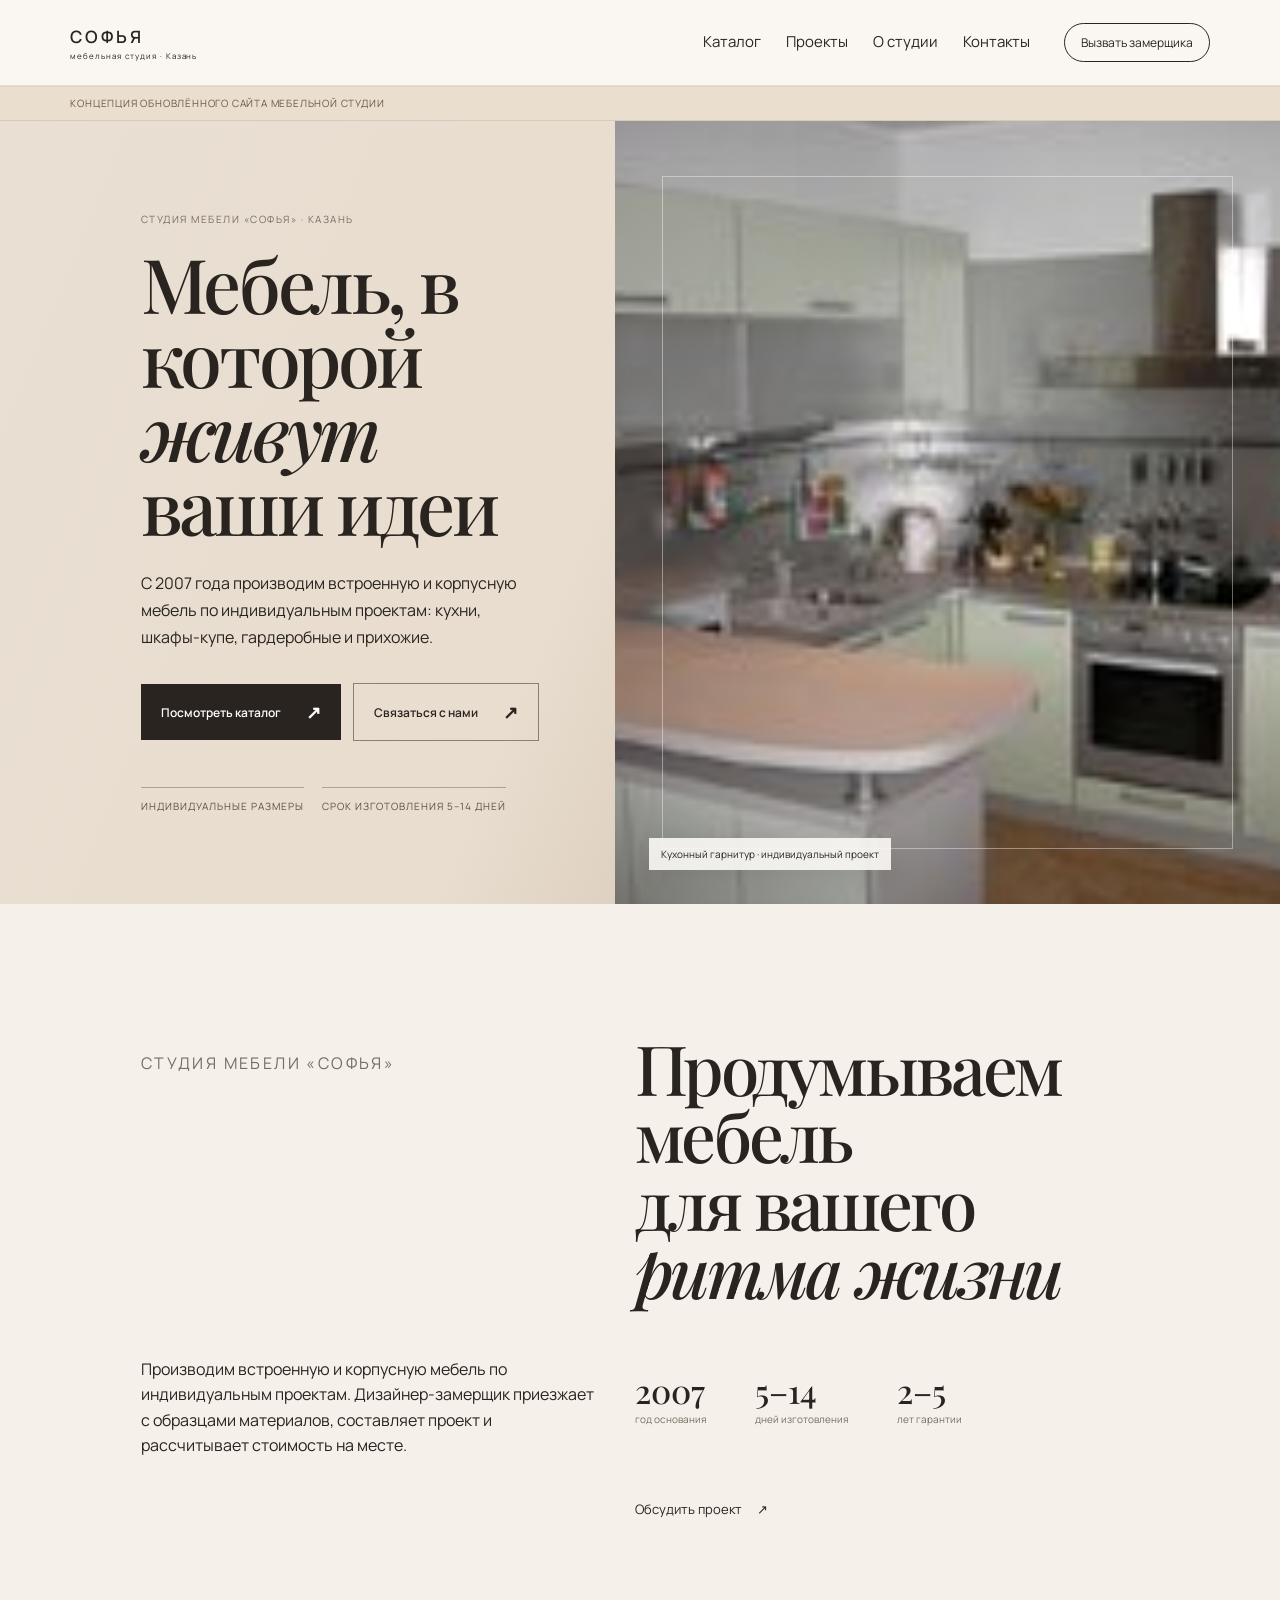
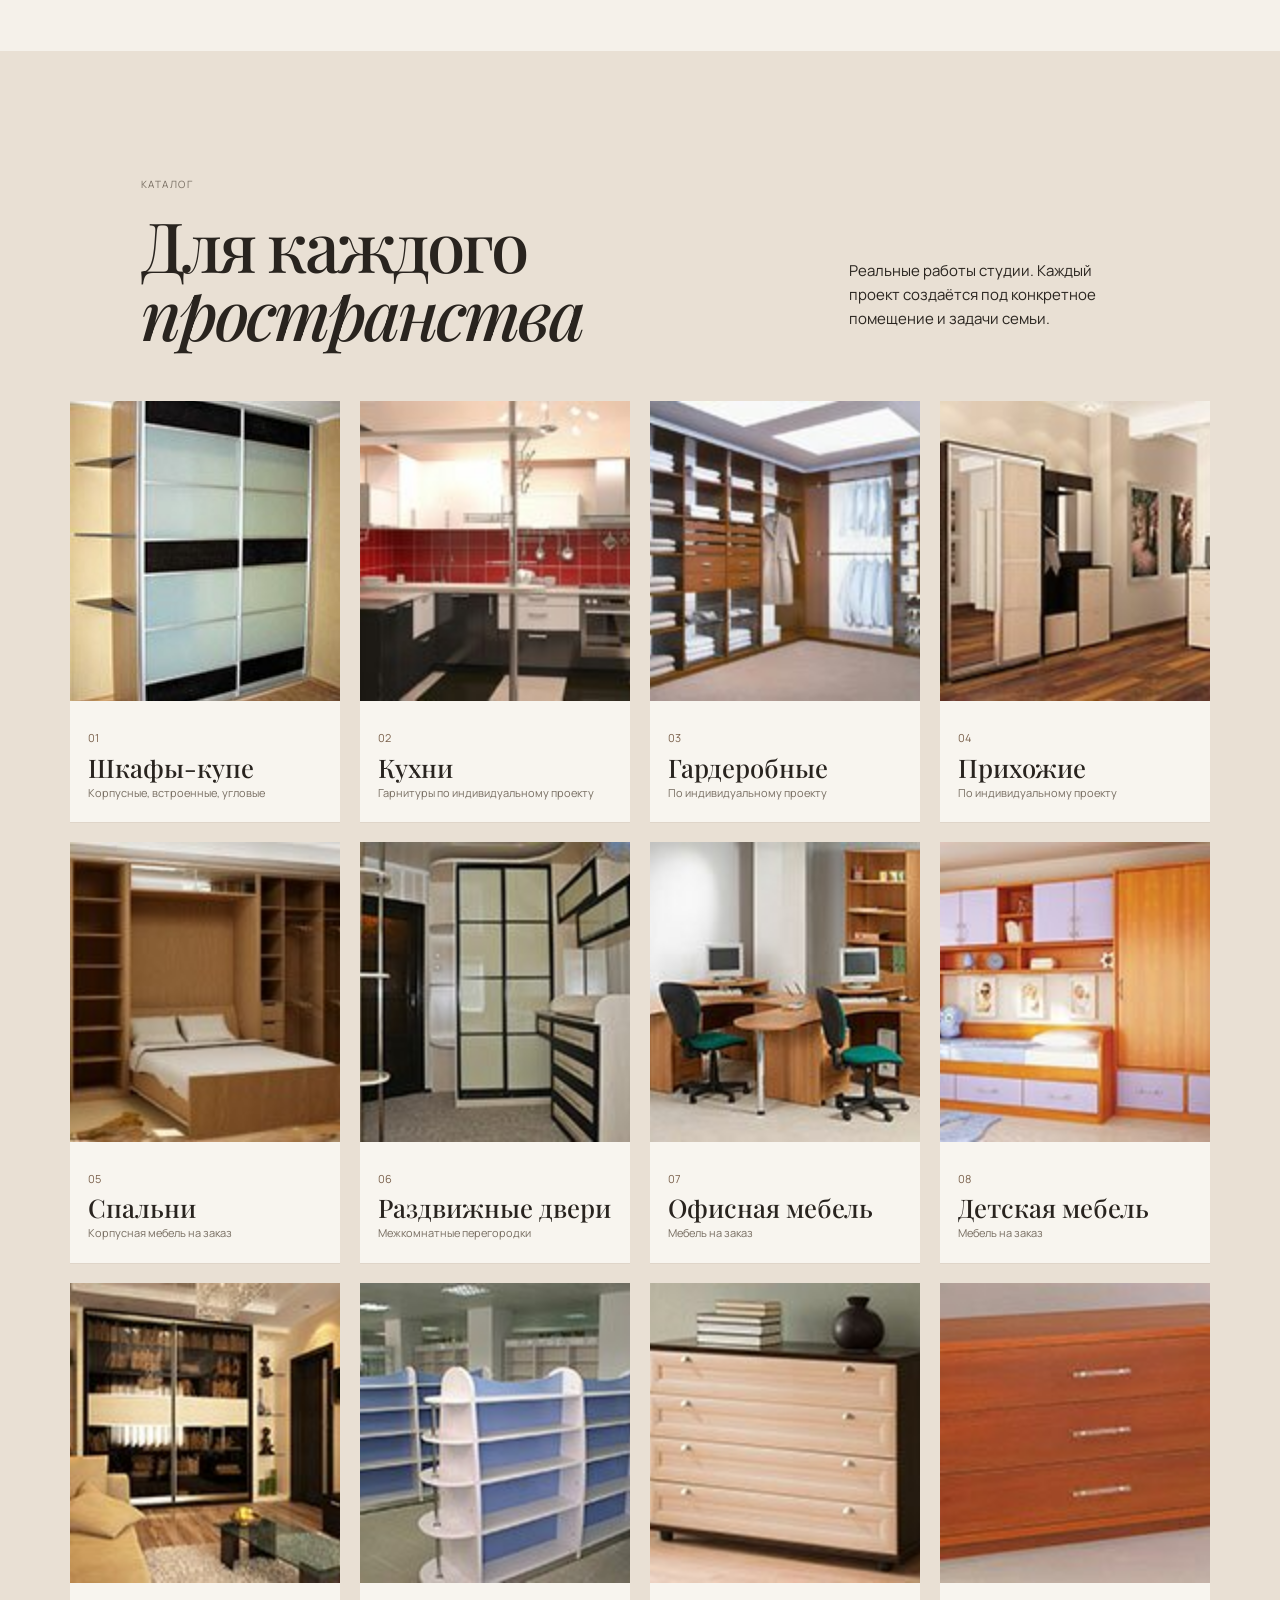
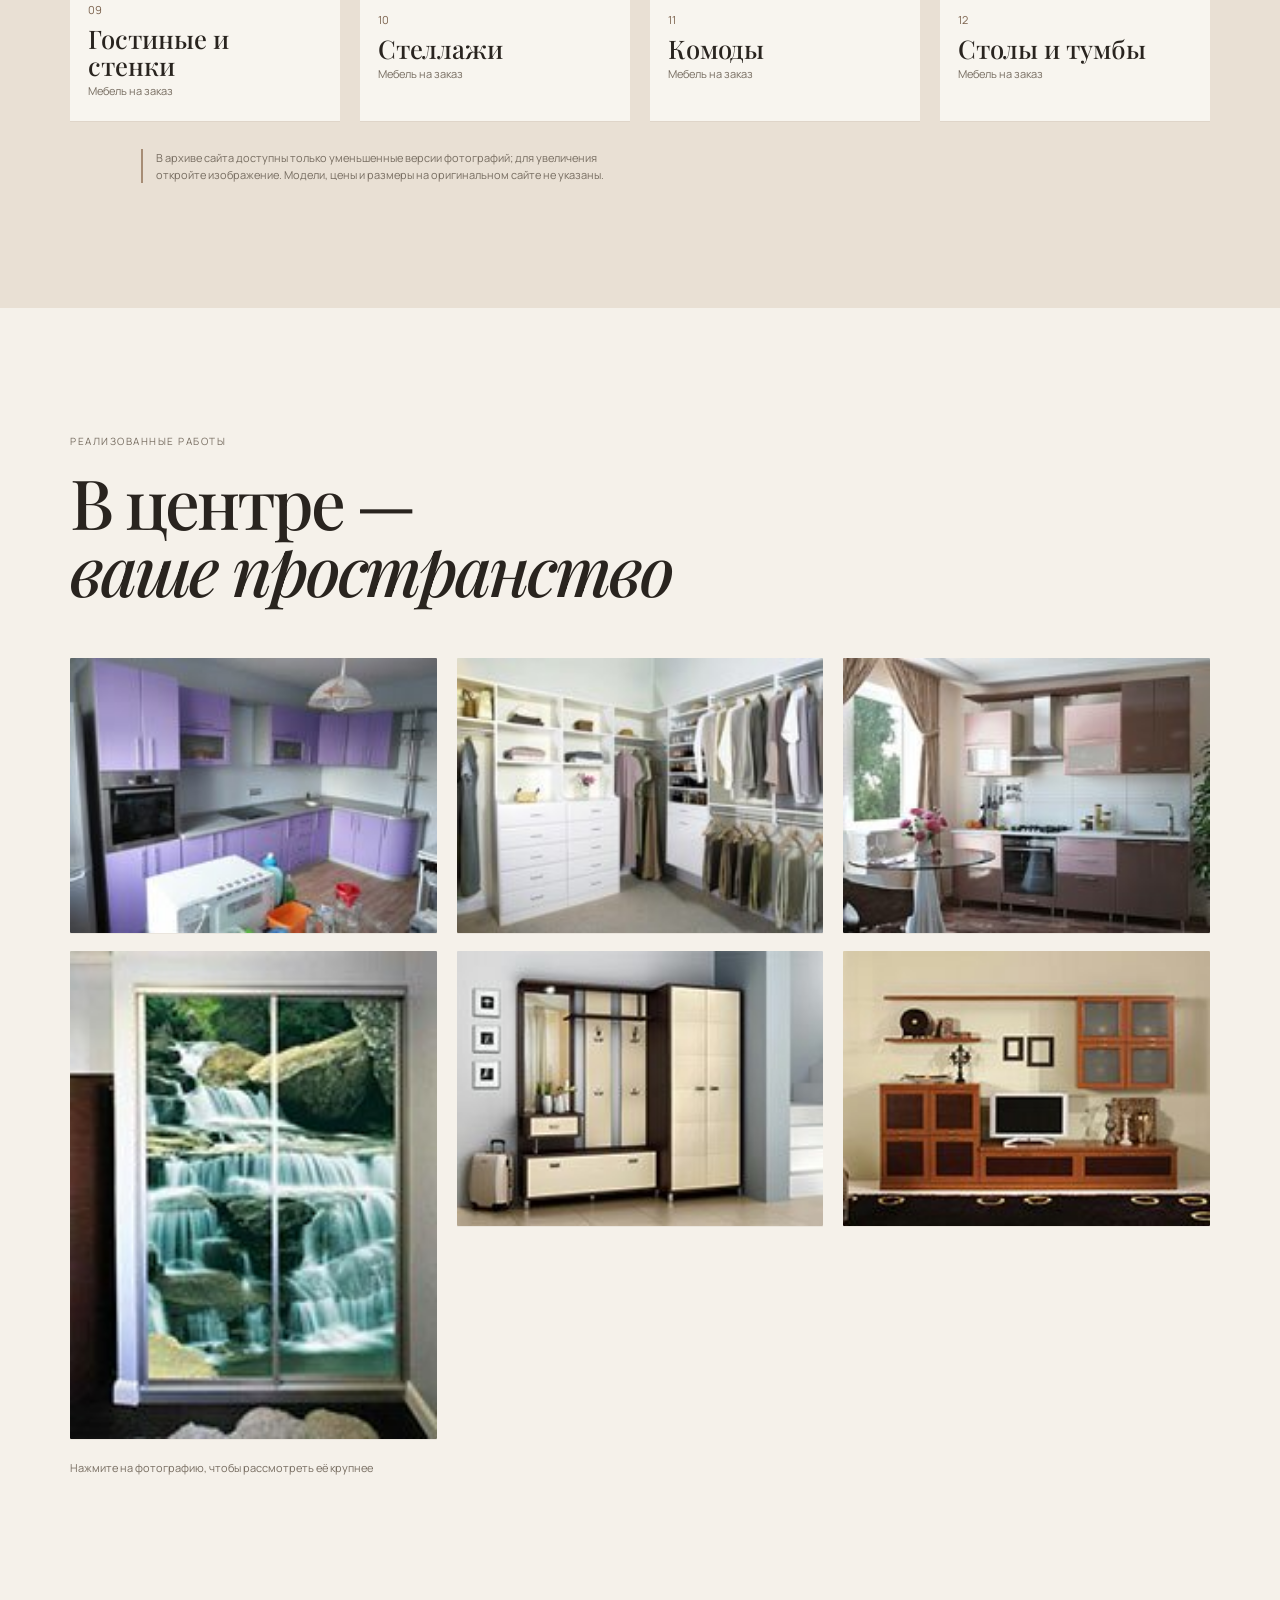
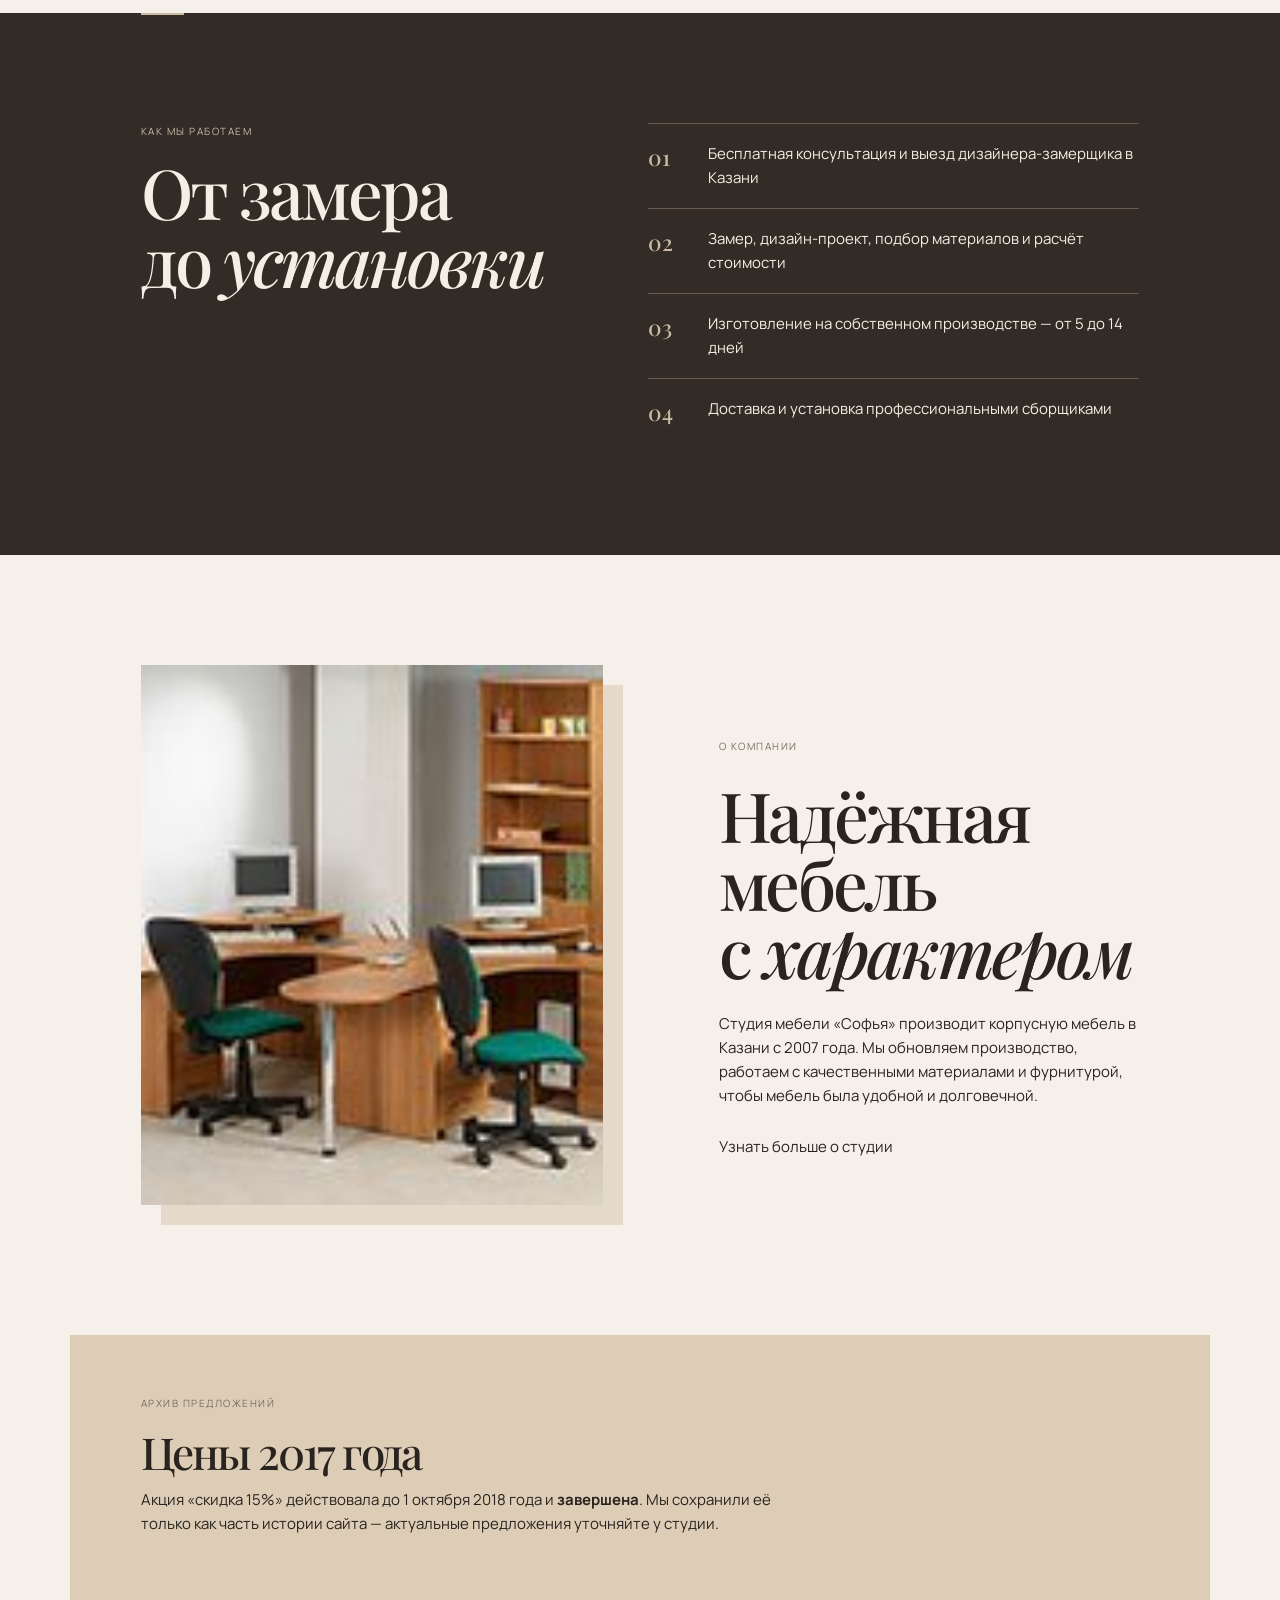
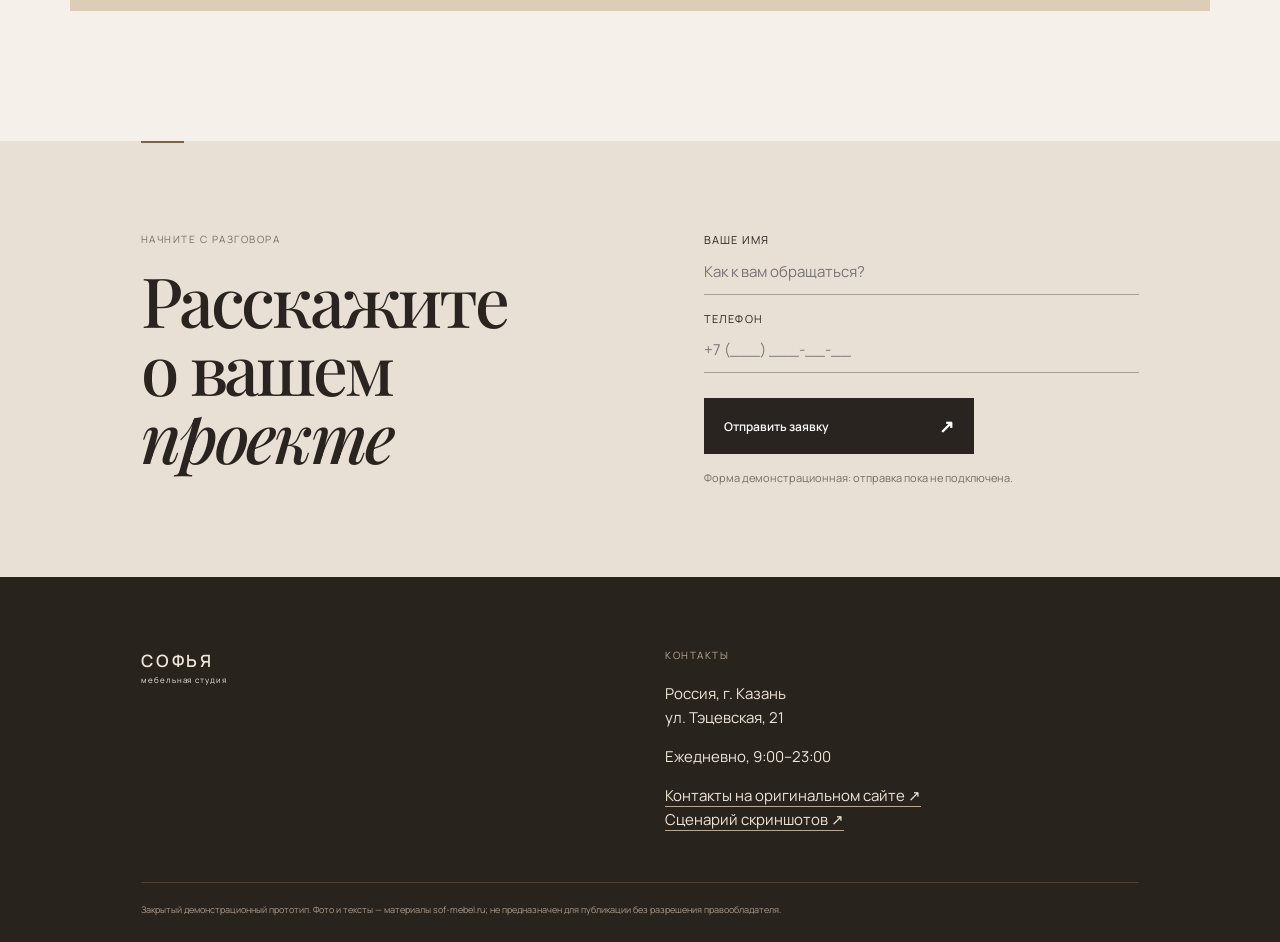
==== index.html @ a5b6deab "Upload Sofya redesign website" ====
<!doctype html>
<html lang="ru"><head><meta charset="utf-8"><meta name="viewport" content="width=device-width,initial-scale=1"><title>Софья — мебель на заказ в Казани</title><meta name="description" content="Закрытый демонстрационный редизайн студии мебели Софья."><link rel="stylesheet" href="styles.css"><link rel="stylesheet" href="enhancements.css"><link rel="stylesheet" href="final-polish.css"><link rel="stylesheet" href="presentation.css"></head>
<body>
<header><a class="brand" href="#top">СОФЬЯ <small>мебельная студия · Казань</small></a><button class="menu" aria-label="Открыть меню">Меню</button><nav><a href="#catalog">Каталог</a><a href="#projects">Проекты</a><a href="#about">О студии</a><a href="#contacts">Контакты</a></nav><a class="pill" href="#request">Вызвать замерщика</a></header><aside class="demo-notice" aria-label="Статус сайта">Концепция обновлённого сайта мебельной студии</aside>
<main id="top"><section class="hero"><div class="hero-copy"><p class="eyebrow">Студия мебели «Софья» · Казань</p><h1>Мебель, в которой<br><i>живут</i> ваши идеи</h1><p class="lead">С 2007 года производим встроенную и корпусную мебель по индивидуальным проектам: кухни, шкафы‑купе, гардеробные и прихожие.</p><div class="actions"><a class="button" href="#catalog">Посмотреть каталог <span>↗</span></a><a class="button button-quiet" href="#contacts">Связаться с нами <span>↗</span></a></div><div class="hero-proof"><span>Индивидуальные размеры</span><span>Срок изготовления 5–14 дней</span></div></div><figure><img src="assets/images/products/kitchen-kuh001.jpg" alt="Кухня студии Софья"><figcaption>Кухонный гарнитур · индивидуальный проект</figcaption></figure></section>
<section class="intro"><p class="eyebrow">Студия мебели «Софья»</p><h2>Продумываем мебель<br>для вашего <i>ритма жизни</i></h2><p>Производим встроенную и корпусную мебель по индивидуальным проектам. Дизайнер-замерщик приезжает с образцами материалов, составляет проект и рассчитывает стоимость на месте.</p><div class="stats"><b>2007 <small>год основания</small></b><b>5–14 <small>дней изготовления</small></b><b>2–5 <small>лет гарантии</small></b></div><a class="intro-cta text-link" href="#request">Обсудить проект <span>↗</span></a></section>
<section id="catalog" class="catalog"><div class="section-head"><div><p class="eyebrow">Каталог</p><h2>Для каждого<br><i>пространства</i></h2></div><p>Реальные работы студии. Каждый проект создаётся под конкретное помещение и задачи семьи.</p></div><div class="cards"><article data-image="assets/images/products/wardrobe-cupe072.jpg"><img src="assets/images/products/wardrobe-cupe072.jpg" alt="Шкаф-купе"><div><span>01</span><h3>Шкафы‑купе</h3><p>Корпусные, встроенные, угловые</p></div></article><article data-image="assets/images/products/kitchen-kuh002.jpg"><img src="assets/images/products/kitchen-kuh002.jpg" alt="Кухонный гарнитур"><div><span>02</span><h3>Кухни</h3><p>Гарнитуры по индивидуальному проекту</p></div></article><article data-image="assets/images/products/dressing-gard001.jpg"><img src="assets/images/products/dressing-gard001.jpg" alt="Гардеробная"><div><span>03</span><h3>Гардеробные</h3><p>По индивидуальному проекту</p></div></article><article data-image="assets/images/products/hallway-prih012.jpg"><img src="assets/images/products/hallway-prih012.jpg" alt="Прихожая"><div><span>04</span><h3>Прихожие</h3><p>По индивидуальному проекту</p></div></article><article data-image="assets/images/projects/bedroom-zak022.jpg"><img src="assets/images/projects/bedroom-zak022.jpg" alt="Спальня"><div><span>05</span><h3>Спальни</h3><p>Корпусная мебель на заказ</p></div></article><article data-image="assets/images/projects/sliding-doors-zak030.jpg"><img src="assets/images/projects/sliding-doors-zak030.jpg" alt="Раздвижные двери и перегородки"><div><span>06</span><h3>Раздвижные двери</h3><p>Межкомнатные перегородки</p></div></article><article data-image="assets/images/projects/office-ofis034.jpg"><img src="assets/images/projects/office-ofis034.jpg" alt="Офисная мебель"><div><span>07</span><h3>Офисная мебель</h3><p>Мебель на заказ</p></div></article><article data-image="assets/images/projects/childrens-zak019.jpg"><img src="assets/images/projects/childrens-zak019.jpg" alt="Детская мебель"><div><span>08</span><h3>Детская мебель</h3><p>Мебель на заказ</p></div></article><article data-image="assets/images/projects/living-wall-zak004.jpg"><img src="assets/images/projects/living-wall-zak004.jpg" alt="Гостиная и стенка"><div><span>09</span><h3>Гостиные и стенки</h3><p>Мебель на заказ</p></div></article><article data-image="assets/images/projects/shelving-zak021.jpg"><img src="assets/images/projects/shelving-zak021.jpg" alt="Стеллаж"><div><span>10</span><h3>Стеллажи</h3><p>Мебель на заказ</p></div></article><article data-image="assets/images/projects/chest-zak008.jpg"><img src="assets/images/projects/chest-zak008.jpg" alt="Комод"><div><span>11</span><h3>Комоды</h3><p>Мебель на заказ</p></div></article><article data-image="assets/images/projects/table-cabinet-zak024.jpg"><img src="assets/images/projects/table-cabinet-zak024.jpg" alt="Столы и тумбы"><div><span>12</span><h3>Столы и тумбы</h3><p>Мебель на заказ</p></div></article></div><p class="catalog-note">В архиве сайта доступны только уменьшенные версии фотографий; для увеличения откройте изображение. Модели, цены и размеры на оригинальном сайте не указаны.</p></section>
<section id="projects" class="projects"><p class="eyebrow">Реализованные работы</p><h2>В центре —<br><i>ваше пространство</i></h2><div class="masonry"><img src="assets/images/products/kitchen-kuh004.jpg" alt="Реализованный кухонный проект"><img src="assets/images/products/wardrobe-cupe073.jpg" alt="Реализованный шкаф-купе"><img src="assets/images/products/dressing-gard002.jpg" alt="Реализованная гардеробная"><img src="assets/images/products/hallway-prih013.jpg" alt="Реализованная прихожая"><img src="assets/images/products/kitchen-kuh009.jpg" alt="Кухня студии Софья"><img src="assets/images/interiors/02f5cd6f47b9f60f.jpg" alt="Интерьер с мебелью Софья"></div><p class="hint">Нажмите на фотографию, чтобы рассмотреть её крупнее</p></section>
<section class="process"><div><p class="eyebrow">Как мы работаем</p><h2>От замера<br>до <i>установки</i></h2></div><ol><li><b>01</b><span>Бесплатная консультация и выезд дизайнера-замерщика в Казани</span></li><li><b>02</b><span>Замер, дизайн-проект, подбор материалов и расчёт стоимости</span></li><li><b>03</b><span>Изготовление на собственном производстве — от 5 до 14 дней</span></li><li><b>04</b><span>Доставка и установка профессиональными сборщиками</span></li></ol></section>
<section id="about" class="about"><img src="assets/images/projects/007207497b61dbdc.jpg" alt="Мебель студии Софья"><div><p class="eyebrow">О компании</p><h2>Надёжная мебель<br>с <i>характером</i></h2><p>Студия мебели «Софья» производит корпусную мебель в Казани с 2007 года. Мы обновляем производство, работаем с качественными материалами и фурнитурой, чтобы мебель была удобной и долговечной.</p><a class="text-link" href="#contacts">Узнать больше о студии</a></div></section>
<section class="archive"><p class="eyebrow">Архив предложений</p><h2>Цены 2017 года</h2><p>Акция «скидка 15%» действовала до 1 октября 2018 года и <b>завершена</b>. Мы сохранили её только как часть истории сайта — актуальные предложения уточняйте у студии.</p></section>
<section id="request" class="request"><div><p class="eyebrow">Начните с разговора</p><h2>Расскажите<br>о вашем <i>проекте</i></h2></div><form><label>Ваше имя<input required placeholder="Как к вам обращаться?"></label><label>Телефон<input type="tel" required placeholder="+7 (___) ___-__-__"></label><button class="button" type="submit">Отправить заявку <span>↗</span></button><p class="form-note" aria-live="polite">Форма демонстрационная: отправка пока не подключена.</p></form></section>
</main><footer id="contacts"><div class="brand">СОФЬЯ <small>мебельная студия</small></div><div><p class="eyebrow">Контакты</p><p>Россия, г. Казань<br>ул. Тэцевская, 21</p><p>Ежедневно, 9:00–23:00</p><a href="https://sof-mebel.ru/o-kompanii/kontakty" target="_blank" rel="noreferrer">Контакты на оригинальном сайте ↗</a><br><a href="screenshots.html">Сценарий скриншотов ↗</a></div><small>Закрытый демонстрационный прототип. Фото и тексты — материалы sof-mebel.ru; не предназначен для публикации без разрешения правообладателя.</small></footer><dialog><button aria-label="Закрыть">×</button><img alt="Увеличенное фото"></dialog><script src="script.js"></script></body></html>
---- styles.css ----
@import url('https://fonts.googleapis.com/css2?family=Manrope:wght@400;500;600&family=Playfair+Display:ital,wght@0,500;0,600;1,500;1,600&display=swap');
:root{--ink:#29241f;--cream:#f5f1ea;--sand:#dfd2c0;--brown:#7b624d;--line:#d9cfbf}*{box-sizing:border-box}html{scroll-behavior:smooth}body{margin:0;background:var(--cream);color:var(--ink);font:15px/1.6 Manrope,Arial,sans-serif}header{height:86px;display:flex;align-items:center;gap:34px;padding:0 5.5vw;border-bottom:1px solid #e7ded1;background:#faf8f4;position:sticky;top:0;z-index:2}.brand{letter-spacing:.17em;font-weight:600;font-size:17px;white-space:nowrap}.brand small{display:block;font-size:8px;letter-spacing:.12em;font-weight:400}nav{display:flex;gap:25px;margin-left:auto}a{color:inherit;text-decoration:none}nav a,.text-link{border-bottom:1px solid transparent}.text-link:hover,nav a:hover{border-color:var(--ink)}.pill{border:1px solid var(--ink);border-radius:30px;padding:9px 16px;font-size:12px}.menu{display:none}.hero{display:grid;grid-template-columns:1fr 1.08fr;min-height:calc(100vh - 86px);background:#e7dfd4}.hero-copy{align-self:center;padding:8vw 4vw 8vw 11vw}.eyebrow{text-transform:uppercase;letter-spacing:.15em;font-size:10px;margin:0 0 19px;color:#776d61}.hero h1,h2{font:500 clamp(44px,5.4vw,82px)/.98 'Playfair Display',serif;letter-spacing:-.045em;margin:0}i{font-weight:500}.lead{max-width:430px;margin:28px 0;font-size:16px}.actions{display:flex;align-items:center;gap:26px}.button{font:600 12px Manrope;background:var(--ink);color:#fff;border:0;padding:16px 20px;cursor:pointer}.button span{margin-left:25px;font-size:18px}.hero figure{margin:0;position:relative;min-height:560px;overflow:hidden}.hero figure img{width:100%;height:100%;object-fit:cover;display:block}.hero figcaption{position:absolute;bottom:25px;left:25px;background:#faf8f4e8;padding:8px 12px;font-size:10px}.intro{padding:130px 11vw;display:grid;grid-template-columns:1fr 1.1fr;gap:35px}.intro>p{max-width:475px;margin:17px 0 0;font-size:16px}.stats{grid-column:2;display:flex;gap:48px;margin-top:28px}.stats b{font:500 33px 'Playfair Display'}.stats small{display:block;font:10px Manrope;color:#776d61}.catalog,.projects{padding:105px 5.5vw}.catalog{background:#e9e0d4}.section-head{display:flex;justify-content:space-between;align-items:end;margin:0 5.5vw 55px}.section-head>p{max-width:290px}.cards{display:grid;grid-template-columns:repeat(4,1fr);gap:17px}.cards article{background:#f8f5ef;cursor:zoom-in;transition:transform .3s}.cards article:hover{transform:translateY(-8px)}.cards img{width:100%;aspect-ratio:.8;object-fit:cover;display:block}.cards div{padding:18px}.cards span{color:var(--brown);font-size:11px}.cards h3{font:500 28px 'Playfair Display';margin:7px 0 0}.cards p{font-size:11px;margin:3px 0;color:#776d61}.projects h2{margin-bottom:55px}.masonry{columns:3;gap:18px}.masonry img{width:100%;display:block;margin:0 0 18px;cursor:zoom-in;transition:filter .2s}.masonry img:hover{filter:brightness(.86)}.hint{font-size:11px;color:#776d61}.process{background:#332b25;color:#f5eee4;padding:110px 11vw;display:grid;grid-template-columns:1fr 1.1fr;gap:60px}.process .eyebrow{color:#cabaa7}.process ol{list-style:none;margin:0;padding:0}.process li{display:grid;grid-template-columns:60px 1fr;border-top:1px solid #66594d;padding:18px 0;font-size:15px}.process b{font:500 22px 'Playfair Display';color:#cbbba5}.about{padding:110px 11vw;display:grid;grid-template-columns:1.1fr 1fr;gap:9vw;align-items:center}.about img{width:100%;height:540px;object-fit:cover}.about p{max-width:430px;margin:27px 0}.archive{margin:0 5.5vw;padding:60px 5.5vw;background:#ddcdb6}.archive h2{font-size:44px}.archive p:last-child{max-width:650px}.request{margin-top:110px;padding:90px 11vw;background:#e9e0d5;display:grid;grid-template-columns:1fr 1fr;gap:10vw}.request form{display:grid;gap:15px}.request label{font-size:11px;text-transform:uppercase;letter-spacing:.1em}.request input{display:block;width:100%;border:0;border-bottom:1px solid #a99d8e;padding:12px 0;background:transparent;font:15px Manrope;outline:0}.request .button{justify-self:start;margin-top:10px}.form-note{margin:0;color:#776d61;font-size:11px}footer{background:#29231e;color:#eee5d8;padding:70px 11vw 25px;display:grid;grid-template-columns:1fr 1fr;gap:50px}footer .eyebrow{color:#b9a896}footer a{border-bottom:1px solid #b9a896}footer>small{grid-column:1/-1;color:#aa9b8a;font-size:9px;border-top:1px solid #4d4137;padding-top:20px}dialog{border:0;background:#241f1ae8;padding:50px;max-width:95vw;max-height:95vh}dialog::backdrop{background:#000b}dialog img{max-height:78vh;max-width:83vw;display:block}dialog button{position:absolute;right:13px;top:7px;border:0;background:transparent;color:white;font-size:28px;cursor:pointer}@media(max-width:800px){header{height:67px;padding:0 5vw}.menu{display:block;margin-left:auto;border:0;background:none;font:12px Manrope}header nav{display:none;position:absolute;top:67px;left:0;right:0;padding:22px 5vw;background:#faf8f4;flex-direction:column;gap:15px;border-bottom:1px solid var(--line)}header nav.open{display:flex}.pill{display:none}.hero{grid-template-columns:1fr}.hero-copy{padding:70px 8vw 50px}.hero figure{min-height:430px}.intro,.process,.about,.request{grid-template-columns:1fr;padding:80px 8vw;gap:35px}.stats{grid-column:auto;gap:22px}.stats b{font-size:25px}.section-head{display:block;margin:0 3vw 35px}.cards{grid-template-columns:1fr 1fr}.catalog,.projects{padding:75px 5vw}.masonry{columns:2;gap:10px}.masonry img{margin-bottom:10px}.about img{height:380px;grid-row:2}.archive{margin:0;padding:50px 8vw}.request{margin-top:75px}footer{grid-template-columns:1fr;padding:60px 8vw 25px;gap:30px}.hero h1,h2{font-size:47px}}
---- enhancements.css ----
/* Точечные улучшения: сохраняют исходную визуальную систему. */
.hero figure{min-height:440px;max-height:520px}
.cards{grid-template-columns:repeat(4,minmax(0,1fr))}
.cards img{aspect-ratio:.9}
.catalog-note{max-width:500px;margin:28px 5.5vw 0;font-size:11px;color:#776d61}
@media(max-width:800px){.hero figure{min-height:360px;max-height:420px}.cards{grid-template-columns:1fr 1fr}.catalog-note{margin-left:3vw}}
---- final-polish.css ----
/* Финальная визуальная настройка v2: только существующая палитра и локальные материалы. */
body{overflow-x:hidden}.demo-notice{padding:9px 5.5vw;background:#eadfce;color:#6c5745;font-size:10px;letter-spacing:.08em;text-transform:uppercase;border-bottom:1px solid rgba(123,98,77,.17)}header{backdrop-filter:blur(14px);background:rgba(250,248,244,.92);box-shadow:0 1px 0 rgba(69,51,35,.05)}.hero{min-height:min(760px,calc(100vh - 86px));position:relative;background:linear-gradient(112deg,#e9dfd2 0%,#e8ddcf 47%,#bca58d 100%)}.hero-copy{position:relative;z-index:1;padding-top:7vw;padding-bottom:7vw}.hero h1{font-size:clamp(48px,5.9vw,88px);max-width:650px}.hero .lead{font-size:16px;line-height:1.7;max-width:485px}.hero figure{min-height:0;max-height:none;isolation:isolate}.hero figure:before{content:"";position:absolute;inset:0;z-index:1;background:linear-gradient(90deg,rgba(42,34,27,.16),transparent 45%),linear-gradient(0deg,rgba(34,27,21,.38),transparent 34%)}.hero figure:after{content:"";position:absolute;inset:7% 7%;z-index:2;border:1px solid rgba(255,255,255,.4);pointer-events:none}.hero figure img{filter:saturate(.82) contrast(1.04);transform:scale(1.035);transition:transform 1.2s ease}.hero:hover figure img{transform:scale(1.07)}.hero figcaption{z-index:3;bottom:34px;left:34px;color:#29241f;box-shadow:0 8px 24px rgba(37,27,18,.13)}.actions{gap:12px;flex-wrap:wrap;margin-top:32px}.button{min-height:52px;display:inline-flex;align-items:center;justify-content:space-between;transition:transform .25s ease,background .25s ease,box-shadow .25s ease}.button:hover{transform:translateY(-2px);box-shadow:0 10px 20px rgba(45,32,20,.2)}.button-quiet{background:transparent;color:var(--ink);border:1px solid rgba(41,36,31,.5)}.button-quiet:hover{background:#f8f3ec}.hero-proof{display:flex;gap:18px;flex-wrap:wrap;margin-top:46px;font-size:10px;text-transform:uppercase;letter-spacing:.1em;color:#5d5044}.hero-proof span{padding-top:10px;border-top:1px solid rgba(70,56,42,.35)}.intro-cta{grid-column:2;justify-self:start;margin-top:5px;font-size:13px}.intro-cta span{margin-left:12px}.catalog{padding-top:125px;padding-bottom:125px}.cards{gap:20px}.cards article{overflow:hidden;box-shadow:0 1px 0 rgba(66,46,28,.06)}.cards img{transition:transform .55s cubic-bezier(.2,.7,.2,1),filter .35s ease}.cards article:hover img{transform:scale(1.055);filter:saturate(.85)}.cards h3{font-size:clamp(22px,2vw,28px);line-height:1.05}.cards div{min-height:121px;display:flex;flex-direction:column;justify-content:flex-end}.catalog-note{border-left:2px solid #a78d75;padding-left:13px;line-height:1.55}.projects{padding-top:125px;padding-bottom:125px}.masonry{column-gap:20px}.masonry img{border-radius:1px;box-shadow:0 1px 0 rgba(60,44,28,.06);transition:transform .35s ease,filter .35s ease,box-shadow .35s ease}.masonry img:hover{filter:brightness(.94) saturate(.8);transform:translateY(-3px);box-shadow:0 18px 30px rgba(57,41,25,.14)}.hint{margin-top:20px}.process,.request{position:relative}.process:before,.request:before{content:"";position:absolute;top:0;left:11vw;width:43px;height:2px;background:#cbbba5}.request:before{background:#7b624d}.about img{box-shadow:20px 20px 0 #e5d9ca}.archive{margin-top:20px}.request{margin-top:130px}.request .button{width:100%;max-width:270px}.request form{align-content:start}dialog{border-radius:2px;box-shadow:0 30px 90px #0008}dialog button{z-index:2}@media(max-width:800px){.demo-notice{padding:8px 7vw;font-size:8px}header{gap:14px}.hero{min-height:auto}.hero-copy{padding:62px 7vw 38px}.hero h1{font-size:clamp(43px,12vw,58px)}.hero .lead{font-size:14px;margin:22px 0}.hero figure{min-height:320px;max-height:390px}.hero figure:after{inset:5%}.hero figcaption{bottom:17px;left:17px}.actions{display:grid;grid-template-columns:1fr;margin-top:26px}.actions .button{width:100%}.hero-proof{margin-top:30px;gap:9px;display:grid;grid-template-columns:1fr 1fr;font-size:8px}.intro-cta{grid-column:auto;margin-top:0}.catalog,.projects{padding-top:82px;padding-bottom:82px}.cards{gap:12px}.cards div{min-height:101px;padding:14px}.cards h3{font-size:21px}.cards p{font-size:10px}.masonry{columns:2;column-gap:12px}.masonry img{margin-bottom:12px}.about img{box-shadow:10px 10px 0 #e5d9ca}.request{margin-top:80px}.request .button{max-width:none}.process:before,.request:before{left:8vw}}@media(max-width:420px){.cards{grid-template-columns:1fr}.cards img{aspect-ratio:1.25}.hero-proof{grid-template-columns:1fr}.catalog-note{margin-right:3vw}}
---- presentation.css ----
/* Демо-маркировка остаётся в кадре при просмотре разделов. */
.demo-notice{position:sticky;top:86px;z-index:1}
@media(max-width:800px){.demo-notice{top:67px}}
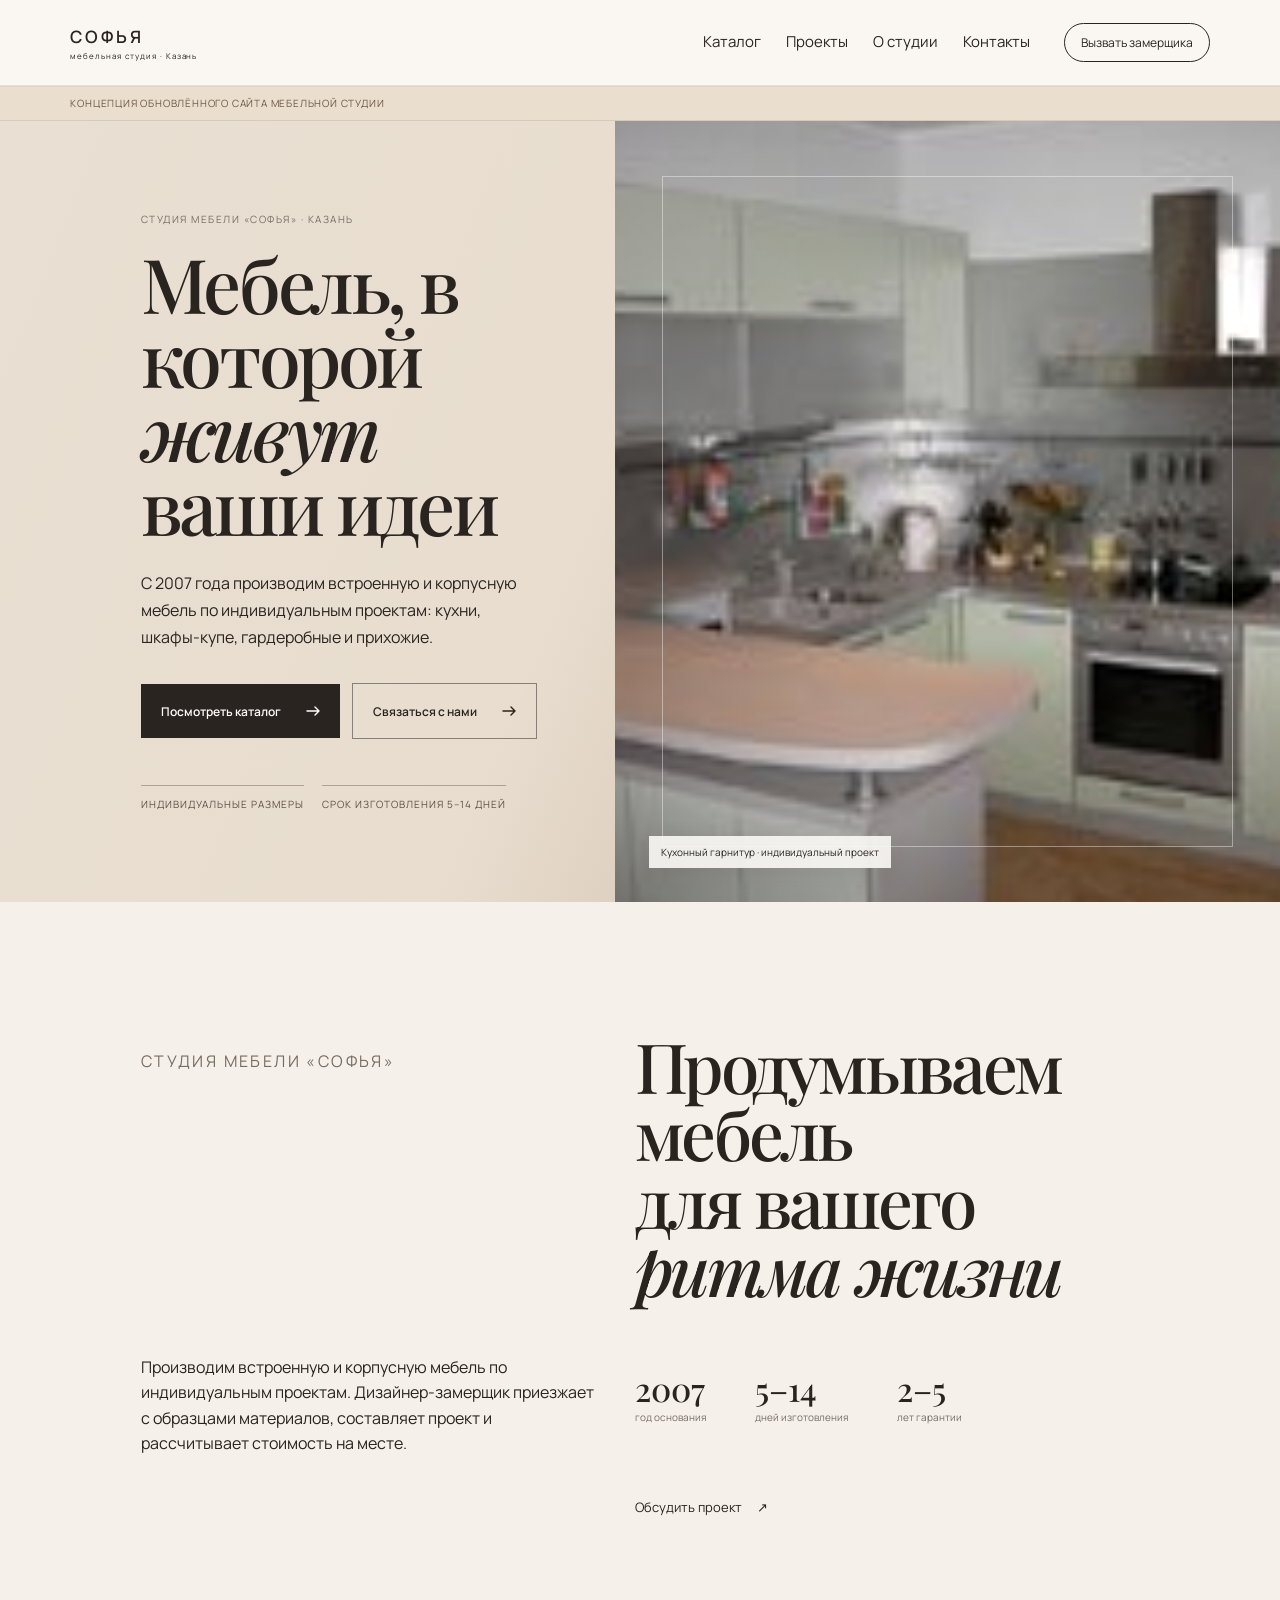
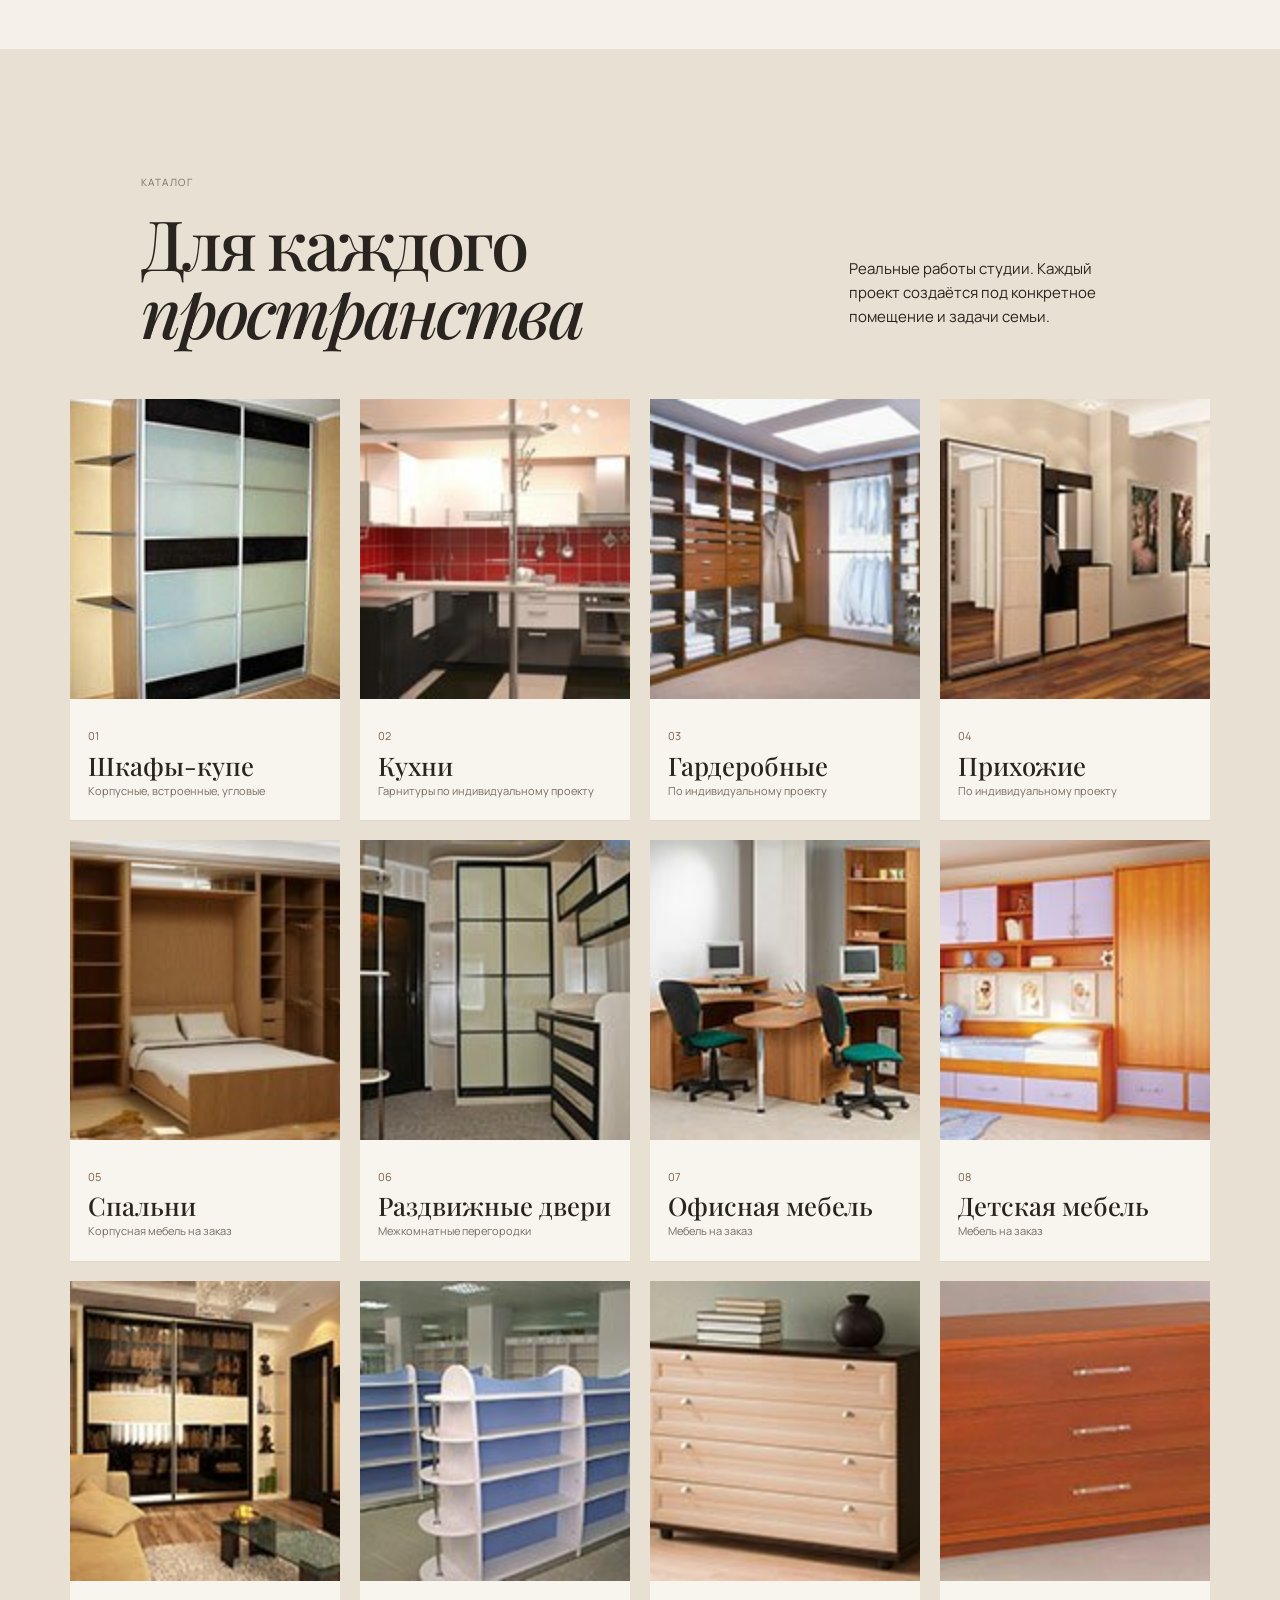
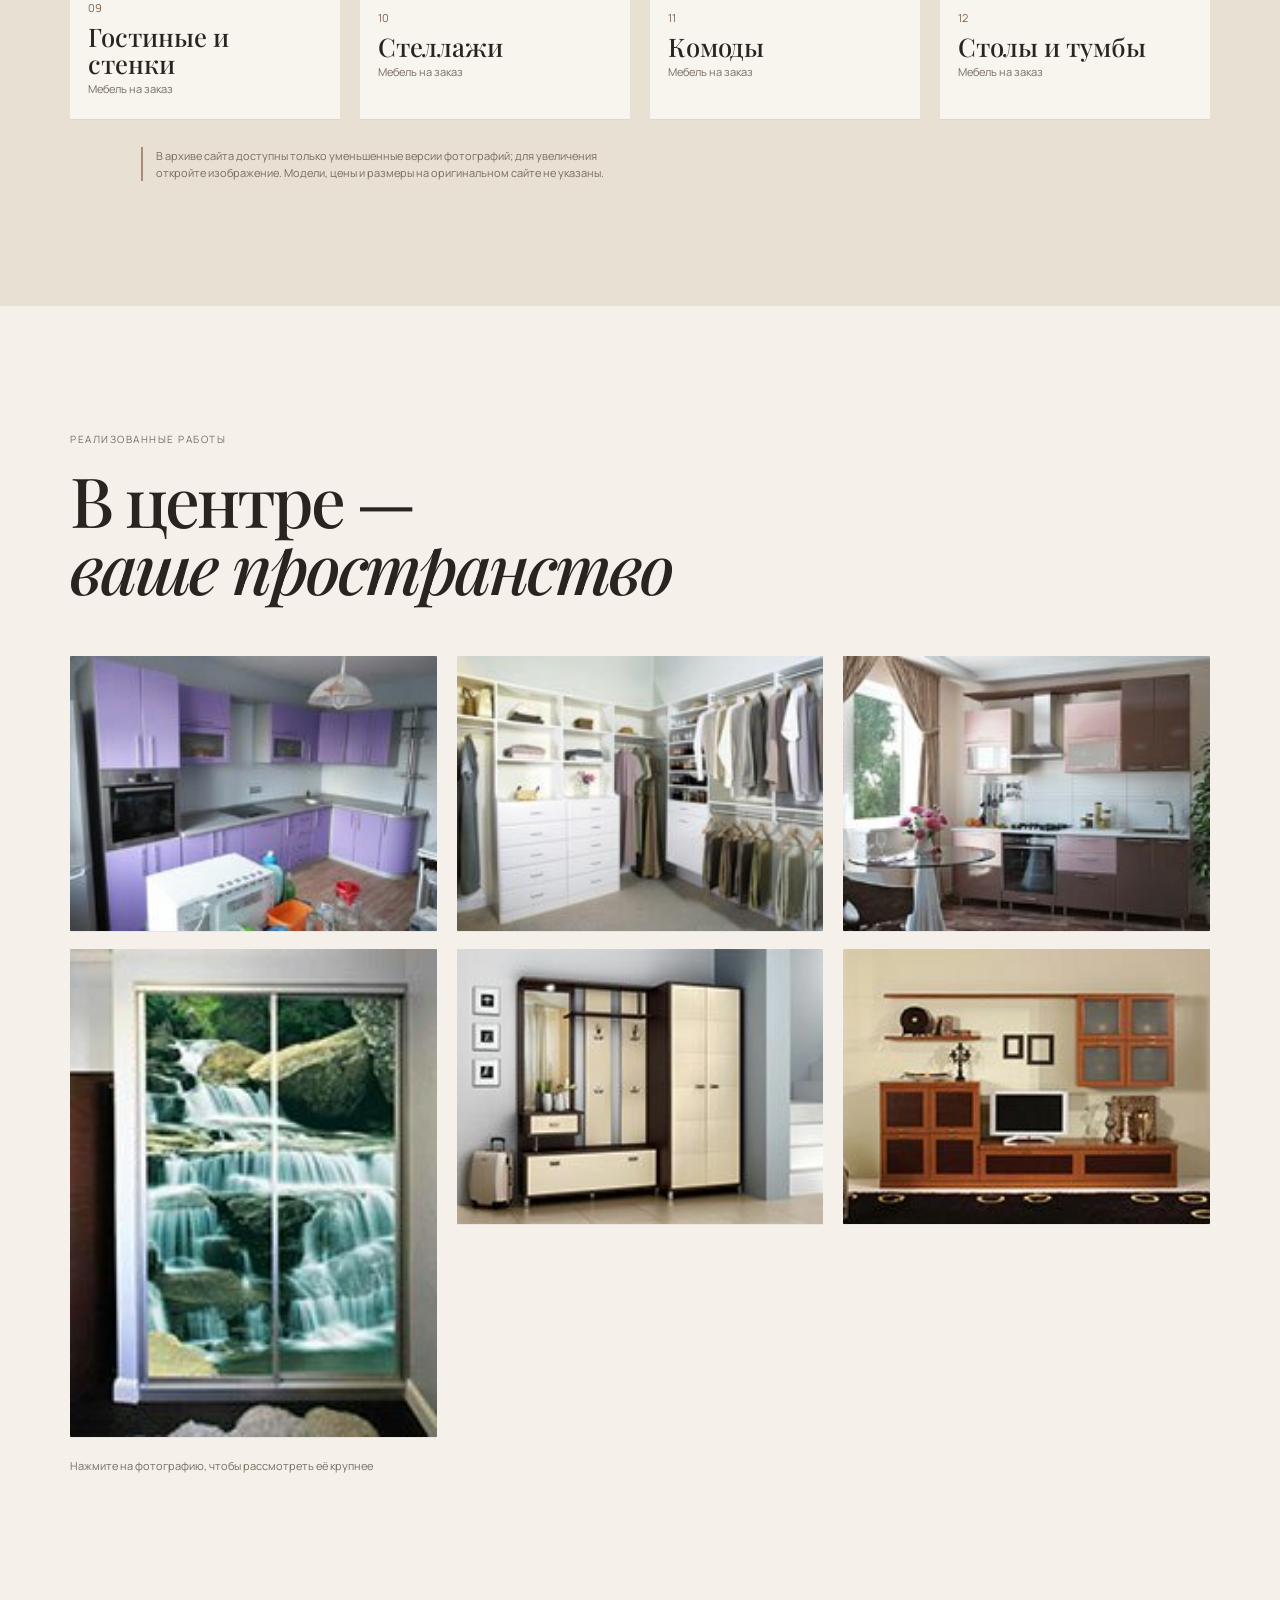
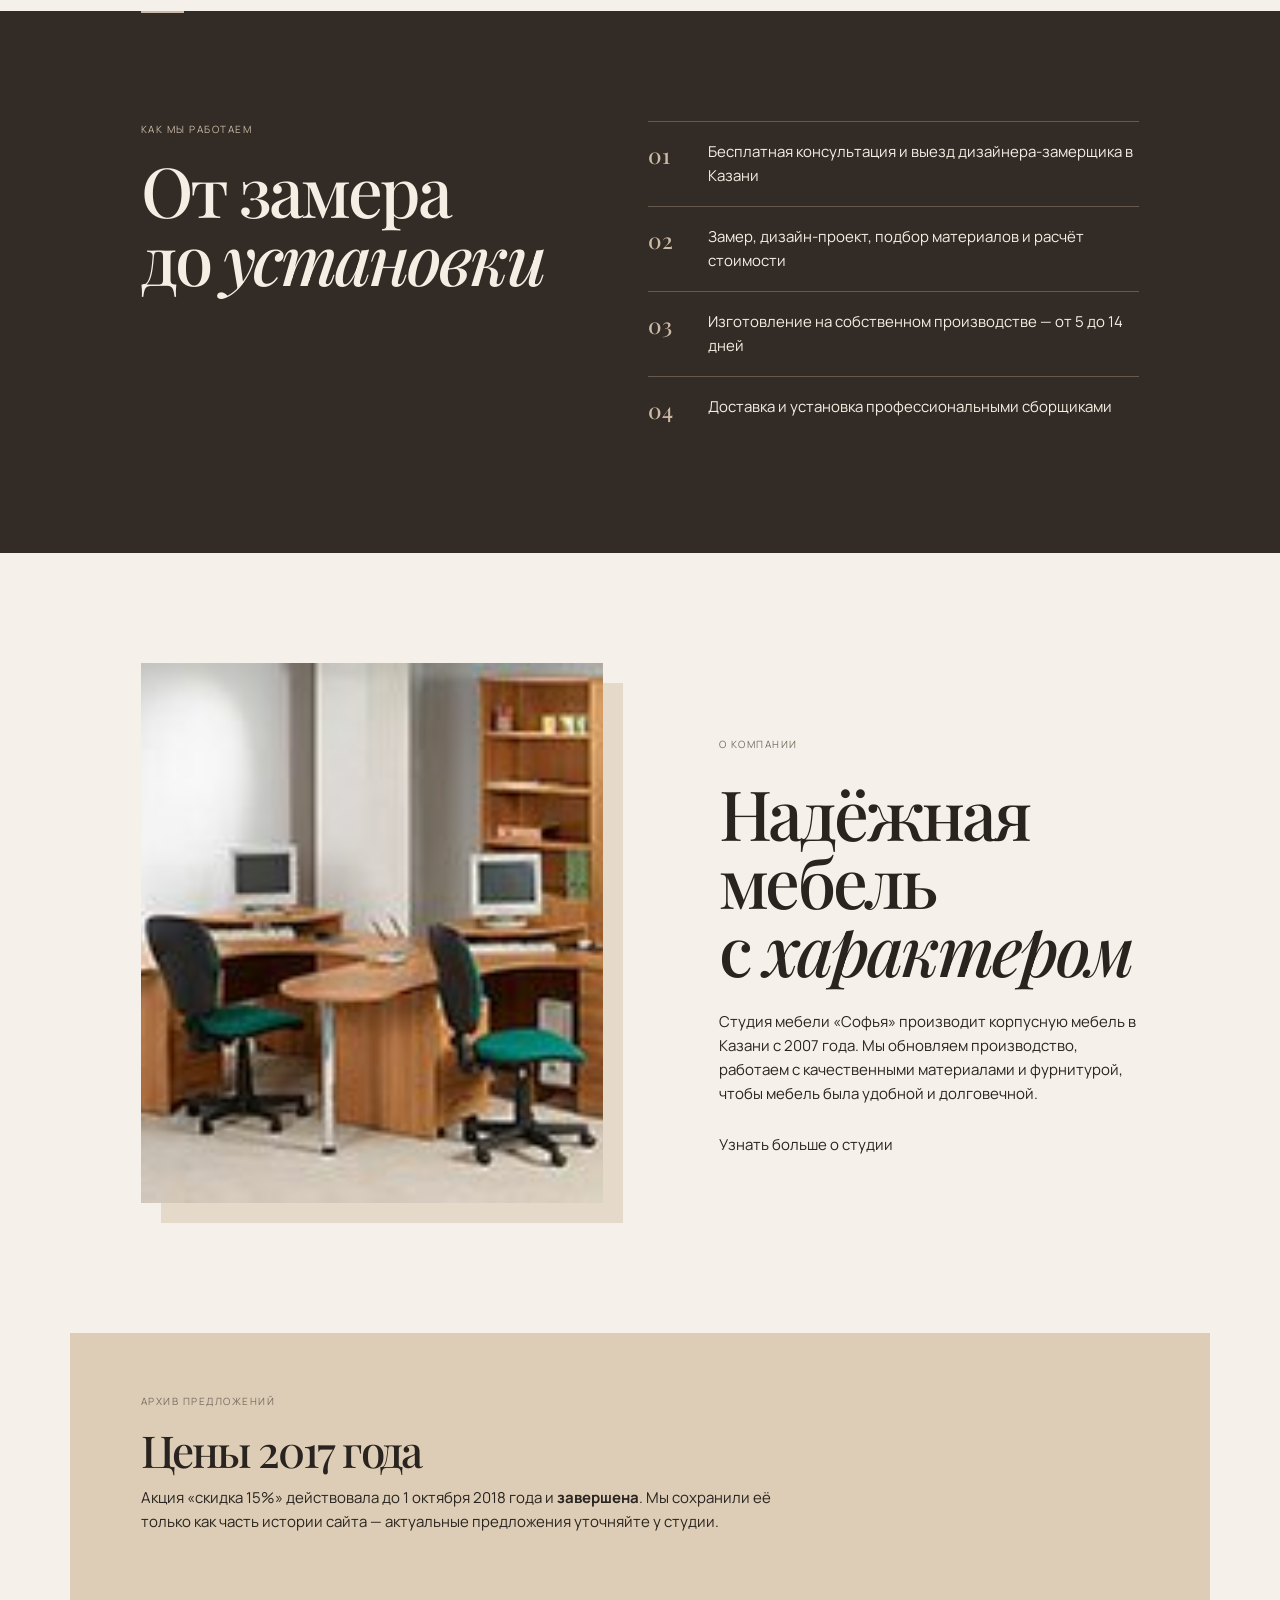
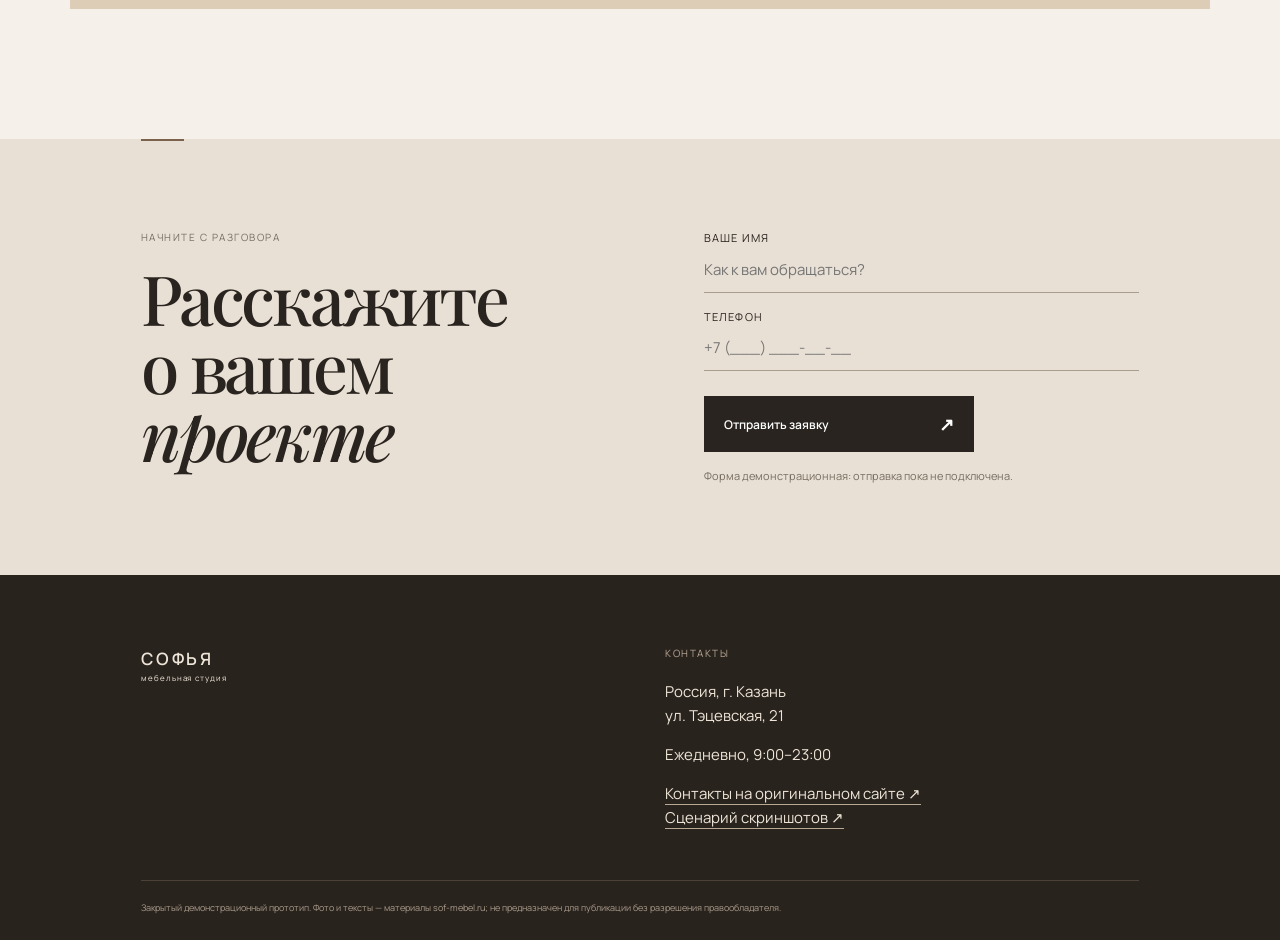
==== commit 2babf426: "Fix mobile arrows and menu" ====
--- a/index.html
+++ b/index.html
@@ -2,7 +2,7 @@
 <html lang="ru"><head><meta charset="utf-8"><meta name="viewport" content="width=device-width,initial-scale=1"><title>Софья — мебель на заказ в Казани</title><meta name="description" content="Закрытый демонстрационный редизайн студии мебели Софья."><link rel="stylesheet" href="styles.css"><link rel="stylesheet" href="enhancements.css"><link rel="stylesheet" href="final-polish.css"><link rel="stylesheet" href="presentation.css"></head>
 <body>
 <header><a class="brand" href="#top">СОФЬЯ <small>мебельная студия · Казань</small></a><button class="menu" aria-label="Открыть меню">Меню</button><nav><a href="#catalog">Каталог</a><a href="#projects">Проекты</a><a href="#about">О студии</a><a href="#contacts">Контакты</a></nav><a class="pill" href="#request">Вызвать замерщика</a></header><aside class="demo-notice" aria-label="Статус сайта">Концепция обновлённого сайта мебельной студии</aside>
-<main id="top"><section class="hero"><div class="hero-copy"><p class="eyebrow">Студия мебели «Софья» · Казань</p><h1>Мебель, в которой<br><i>живут</i> ваши идеи</h1><p class="lead">С 2007 года производим встроенную и корпусную мебель по индивидуальным проектам: кухни, шкафы‑купе, гардеробные и прихожие.</p><div class="actions"><a class="button" href="#catalog">Посмотреть каталог <span>↗</span></a><a class="button button-quiet" href="#contacts">Связаться с нами <span>↗</span></a></div><div class="hero-proof"><span>Индивидуальные размеры</span><span>Срок изготовления 5–14 дней</span></div></div><figure><img src="assets/images/products/kitchen-kuh001.jpg" alt="Кухня студии Софья"><figcaption>Кухонный гарнитур · индивидуальный проект</figcaption></figure></section>
+<main id="top"><section class="hero"><div class="hero-copy"><p class="eyebrow">Студия мебели «Софья» · Казань</p><h1>Мебель, в которой<br><i>живут</i> ваши идеи</h1><p class="lead">С 2007 года производим встроенную и корпусную мебель по индивидуальным проектам: кухни, шкафы‑купе, гардеробные и прихожие.</p><div class="actions"><a class="button" href="#catalog">Посмотреть каталог <span class="arrow" aria-hidden="true"><svg viewBox="0 0 14 10" fill="none" stroke="currentColor" stroke-width="1.4" stroke-linecap="round" stroke-linejoin="round" focusable="false"><path d="M1 5h12M9 1l4 4-4 4"/></svg></span></a><a class="button button-quiet" href="#contacts">Связаться с нами <span class="arrow" aria-hidden="true"><svg viewBox="0 0 14 10" fill="none" stroke="currentColor" stroke-width="1.4" stroke-linecap="round" stroke-linejoin="round" focusable="false"><path d="M1 5h12M9 1l4 4-4 4"/></svg></span></a></div><div class="hero-proof"><span>Индивидуальные размеры</span><span>Срок изготовления 5–14 дней</span></div></div><figure><img src="assets/images/products/kitchen-kuh001.jpg" alt="Кухня студии Софья"><figcaption>Кухонный гарнитур · индивидуальный проект</figcaption></figure></section>
 <section class="intro"><p class="eyebrow">Студия мебели «Софья»</p><h2>Продумываем мебель<br>для вашего <i>ритма жизни</i></h2><p>Производим встроенную и корпусную мебель по индивидуальным проектам. Дизайнер-замерщик приезжает с образцами материалов, составляет проект и рассчитывает стоимость на месте.</p><div class="stats"><b>2007 <small>год основания</small></b><b>5–14 <small>дней изготовления</small></b><b>2–5 <small>лет гарантии</small></b></div><a class="intro-cta text-link" href="#request">Обсудить проект <span>↗</span></a></section>
 <section id="catalog" class="catalog"><div class="section-head"><div><p class="eyebrow">Каталог</p><h2>Для каждого<br><i>пространства</i></h2></div><p>Реальные работы студии. Каждый проект создаётся под конкретное помещение и задачи семьи.</p></div><div class="cards"><article data-image="assets/images/products/wardrobe-cupe072.jpg"><img src="assets/images/products/wardrobe-cupe072.jpg" alt="Шкаф-купе"><div><span>01</span><h3>Шкафы‑купе</h3><p>Корпусные, встроенные, угловые</p></div></article><article data-image="assets/images/products/kitchen-kuh002.jpg"><img src="assets/images/products/kitchen-kuh002.jpg" alt="Кухонный гарнитур"><div><span>02</span><h3>Кухни</h3><p>Гарнитуры по индивидуальному проекту</p></div></article><article data-image="assets/images/products/dressing-gard001.jpg"><img src="assets/images/products/dressing-gard001.jpg" alt="Гардеробная"><div><span>03</span><h3>Гардеробные</h3><p>По индивидуальному проекту</p></div></article><article data-image="assets/images/products/hallway-prih012.jpg"><img src="assets/images/products/hallway-prih012.jpg" alt="Прихожая"><div><span>04</span><h3>Прихожие</h3><p>По индивидуальному проекту</p></div></article><article data-image="assets/images/projects/bedroom-zak022.jpg"><img src="assets/images/projects/bedroom-zak022.jpg" alt="Спальня"><div><span>05</span><h3>Спальни</h3><p>Корпусная мебель на заказ</p></div></article><article data-image="assets/images/projects/sliding-doors-zak030.jpg"><img src="assets/images/projects/sliding-doors-zak030.jpg" alt="Раздвижные двери и перегородки"><div><span>06</span><h3>Раздвижные двери</h3><p>Межкомнатные перегородки</p></div></article><article data-image="assets/images/projects/office-ofis034.jpg"><img src="assets/images/projects/office-ofis034.jpg" alt="Офисная мебель"><div><span>07</span><h3>Офисная мебель</h3><p>Мебель на заказ</p></div></article><article data-image="assets/images/projects/childrens-zak019.jpg"><img src="assets/images/projects/childrens-zak019.jpg" alt="Детская мебель"><div><span>08</span><h3>Детская мебель</h3><p>Мебель на заказ</p></div></article><article data-image="assets/images/projects/living-wall-zak004.jpg"><img src="assets/images/projects/living-wall-zak004.jpg" alt="Гостиная и стенка"><div><span>09</span><h3>Гостиные и стенки</h3><p>Мебель на заказ</p></div></article><article data-image="assets/images/projects/shelving-zak021.jpg"><img src="assets/images/projects/shelving-zak021.jpg" alt="Стеллаж"><div><span>10</span><h3>Стеллажи</h3><p>Мебель на заказ</p></div></article><article data-image="assets/images/projects/chest-zak008.jpg"><img src="assets/images/projects/chest-zak008.jpg" alt="Комод"><div><span>11</span><h3>Комоды</h3><p>Мебель на заказ</p></div></article><article data-image="assets/images/projects/table-cabinet-zak024.jpg"><img src="assets/images/projects/table-cabinet-zak024.jpg" alt="Столы и тумбы"><div><span>12</span><h3>Столы и тумбы</h3><p>Мебель на заказ</p></div></article></div><p class="catalog-note">В архиве сайта доступны только уменьшенные версии фотографий; для увеличения откройте изображение. Модели, цены и размеры на оригинальном сайте не указаны.</p></section>
 <section id="projects" class="projects"><p class="eyebrow">Реализованные работы</p><h2>В центре —<br><i>ваше пространство</i></h2><div class="masonry"><img src="assets/images/products/kitchen-kuh004.jpg" alt="Реализованный кухонный проект"><img src="assets/images/products/wardrobe-cupe073.jpg" alt="Реализованный шкаф-купе"><img src="assets/images/products/dressing-gard002.jpg" alt="Реализованная гардеробная"><img src="assets/images/products/hallway-prih013.jpg" alt="Реализованная прихожая"><img src="assets/images/products/kitchen-kuh009.jpg" alt="Кухня студии Софья"><img src="assets/images/interiors/02f5cd6f47b9f60f.jpg" alt="Интерьер с мебелью Софья"></div><p class="hint">Нажмите на фотографию, чтобы рассмотреть её крупнее</p></section>
--- a/final-polish.css
+++ b/final-polish.css
@@ -1,2 +1,6 @@
 /* Финальная визуальная настройка v2: только существующая палитра и локальные материалы. */
 body{overflow-x:hidden}.demo-notice{padding:9px 5.5vw;background:#eadfce;color:#6c5745;font-size:10px;letter-spacing:.08em;text-transform:uppercase;border-bottom:1px solid rgba(123,98,77,.17)}header{backdrop-filter:blur(14px);background:rgba(250,248,244,.92);box-shadow:0 1px 0 rgba(69,51,35,.05)}.hero{min-height:min(760px,calc(100vh - 86px));position:relative;background:linear-gradient(112deg,#e9dfd2 0%,#e8ddcf 47%,#bca58d 100%)}.hero-copy{position:relative;z-index:1;padding-top:7vw;padding-bottom:7vw}.hero h1{font-size:clamp(48px,5.9vw,88px);max-width:650px}.hero .lead{font-size:16px;line-height:1.7;max-width:485px}.hero figure{min-height:0;max-height:none;isolation:isolate}.hero figure:before{content:"";position:absolute;inset:0;z-index:1;background:linear-gradient(90deg,rgba(42,34,27,.16),transparent 45%),linear-gradient(0deg,rgba(34,27,21,.38),transparent 34%)}.hero figure:after{content:"";position:absolute;inset:7% 7%;z-index:2;border:1px solid rgba(255,255,255,.4);pointer-events:none}.hero figure img{filter:saturate(.82) contrast(1.04);transform:scale(1.035);transition:transform 1.2s ease}.hero:hover figure img{transform:scale(1.07)}.hero figcaption{z-index:3;bottom:34px;left:34px;color:#29241f;box-shadow:0 8px 24px rgba(37,27,18,.13)}.actions{gap:12px;flex-wrap:wrap;margin-top:32px}.button{min-height:52px;display:inline-flex;align-items:center;justify-content:space-between;transition:transform .25s ease,background .25s ease,box-shadow .25s ease}.button:hover{transform:translateY(-2px);box-shadow:0 10px 20px rgba(45,32,20,.2)}.button-quiet{background:transparent;color:var(--ink);border:1px solid rgba(41,36,31,.5)}.button-quiet:hover{background:#f8f3ec}.hero-proof{display:flex;gap:18px;flex-wrap:wrap;margin-top:46px;font-size:10px;text-transform:uppercase;letter-spacing:.1em;color:#5d5044}.hero-proof span{padding-top:10px;border-top:1px solid rgba(70,56,42,.35)}.intro-cta{grid-column:2;justify-self:start;margin-top:5px;font-size:13px}.intro-cta span{margin-left:12px}.catalog{padding-top:125px;padding-bottom:125px}.cards{gap:20px}.cards article{overflow:hidden;box-shadow:0 1px 0 rgba(66,46,28,.06)}.cards img{transition:transform .55s cubic-bezier(.2,.7,.2,1),filter .35s ease}.cards article:hover img{transform:scale(1.055);filter:saturate(.85)}.cards h3{font-size:clamp(22px,2vw,28px);line-height:1.05}.cards div{min-height:121px;display:flex;flex-direction:column;justify-content:flex-end}.catalog-note{border-left:2px solid #a78d75;padding-left:13px;line-height:1.55}.projects{padding-top:125px;padding-bottom:125px}.masonry{column-gap:20px}.masonry img{border-radius:1px;box-shadow:0 1px 0 rgba(60,44,28,.06);transition:transform .35s ease,filter .35s ease,box-shadow .35s ease}.masonry img:hover{filter:brightness(.94) saturate(.8);transform:translateY(-3px);box-shadow:0 18px 30px rgba(57,41,25,.14)}.hint{margin-top:20px}.process,.request{position:relative}.process:before,.request:before{content:"";position:absolute;top:0;left:11vw;width:43px;height:2px;background:#cbbba5}.request:before{background:#7b624d}.about img{box-shadow:20px 20px 0 #e5d9ca}.archive{margin-top:20px}.request{margin-top:130px}.request .button{width:100%;max-width:270px}.request form{align-content:start}dialog{border-radius:2px;box-shadow:0 30px 90px #0008}dialog button{z-index:2}@media(max-width:800px){.demo-notice{padding:8px 7vw;font-size:8px}header{gap:14px}.hero{min-height:auto}.hero-copy{padding:62px 7vw 38px}.hero h1{font-size:clamp(43px,12vw,58px)}.hero .lead{font-size:14px;margin:22px 0}.hero figure{min-height:320px;max-height:390px}.hero figure:after{inset:5%}.hero figcaption{bottom:17px;left:17px}.actions{display:grid;grid-template-columns:1fr;margin-top:26px}.actions .button{width:100%}.hero-proof{margin-top:30px;gap:9px;display:grid;grid-template-columns:1fr 1fr;font-size:8px}.intro-cta{grid-column:auto;margin-top:0}.catalog,.projects{padding-top:82px;padding-bottom:82px}.cards{gap:12px}.cards div{min-height:101px;padding:14px}.cards h3{font-size:21px}.cards p{font-size:10px}.masonry{columns:2;column-gap:12px}.masonry img{margin-bottom:12px}.about img{box-shadow:10px 10px 0 #e5d9ca}.request{margin-top:80px}.request .button{max-width:none}.process:before,.request:before{left:8vw}}@media(max-width:420px){.cards{grid-template-columns:1fr}.cards img{aspect-ratio:1.25}.hero-proof{grid-template-columns:1fr}.catalog-note{margin-right:3vw}}
+/* Мобильные правки: монохромные SVG-стрелки в кнопках и цвет кнопки «Меню». */
+.button .arrow{display:inline-flex;align-items:center;justify-content:center;width:14px;height:22px;font-size:0;line-height:0}
+.button .arrow svg{display:block;width:14px;height:10px}
+.menu{color:var(--ink);cursor:pointer}
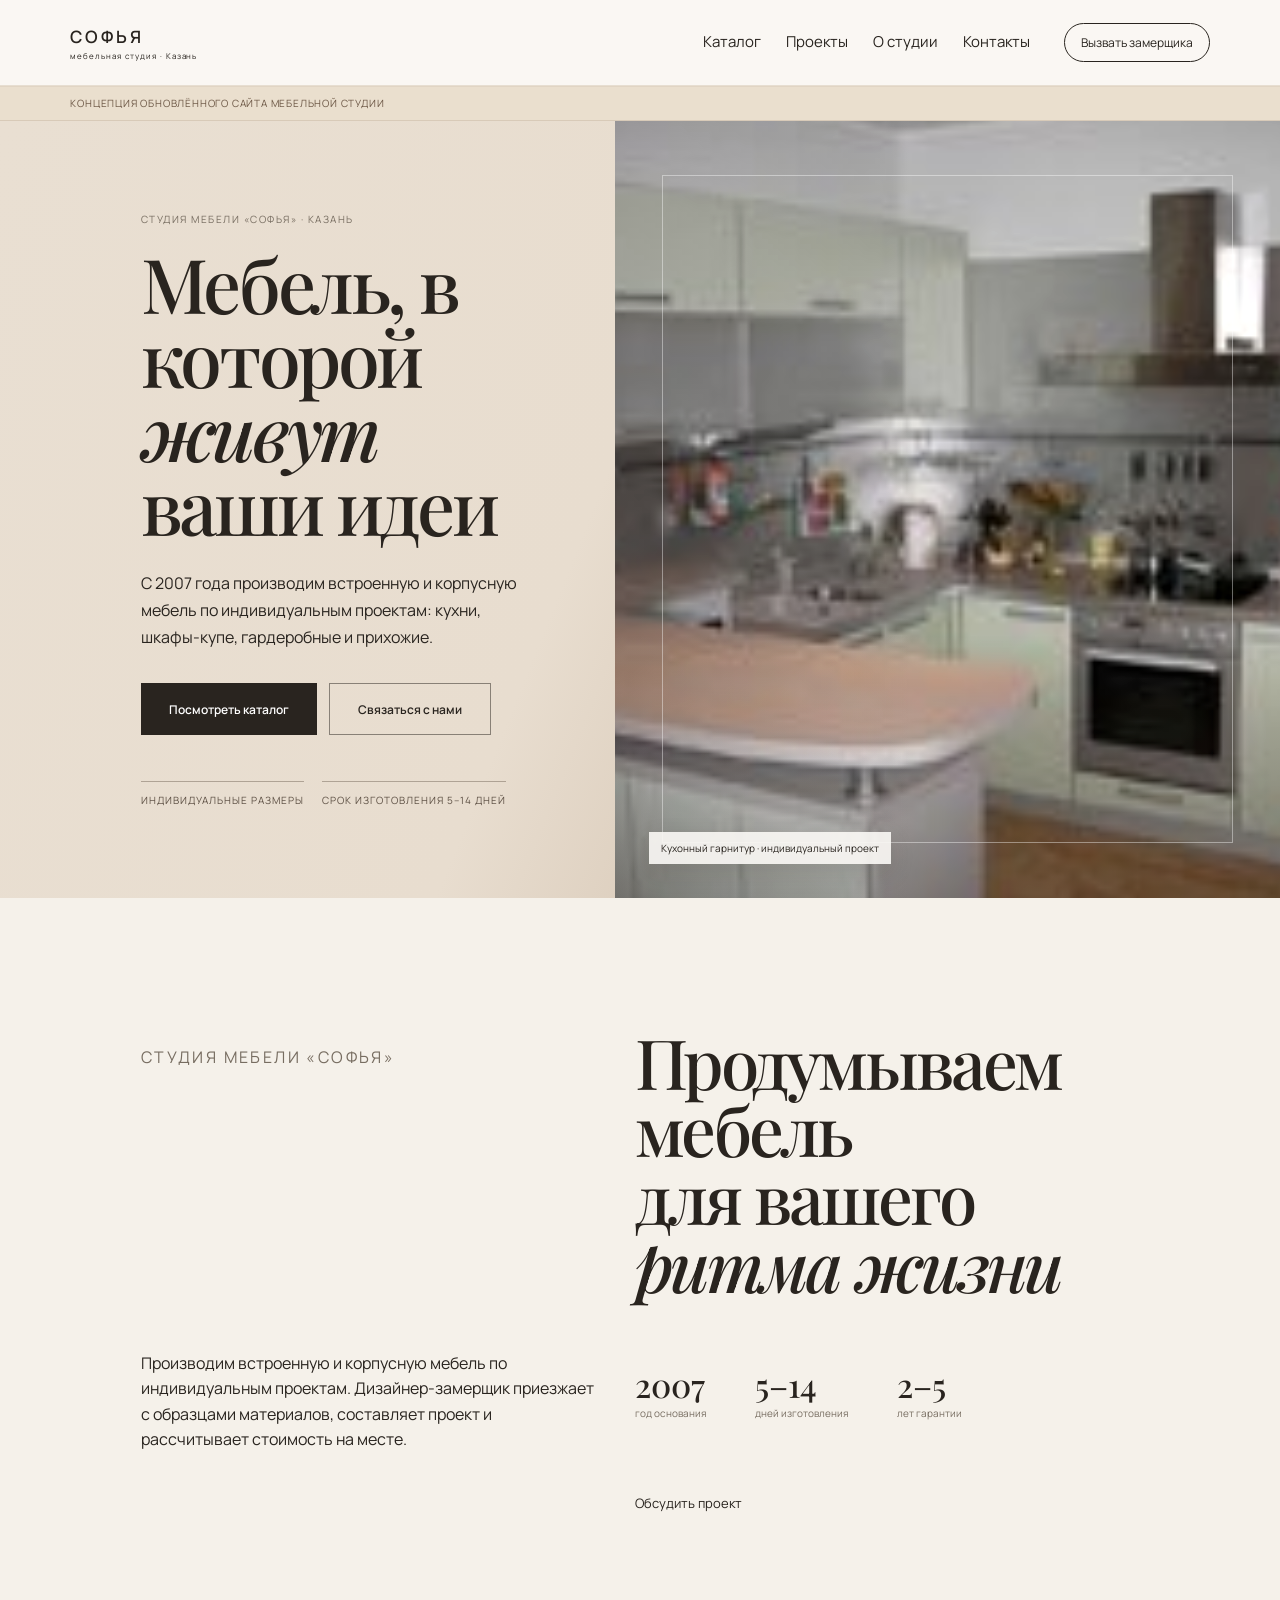
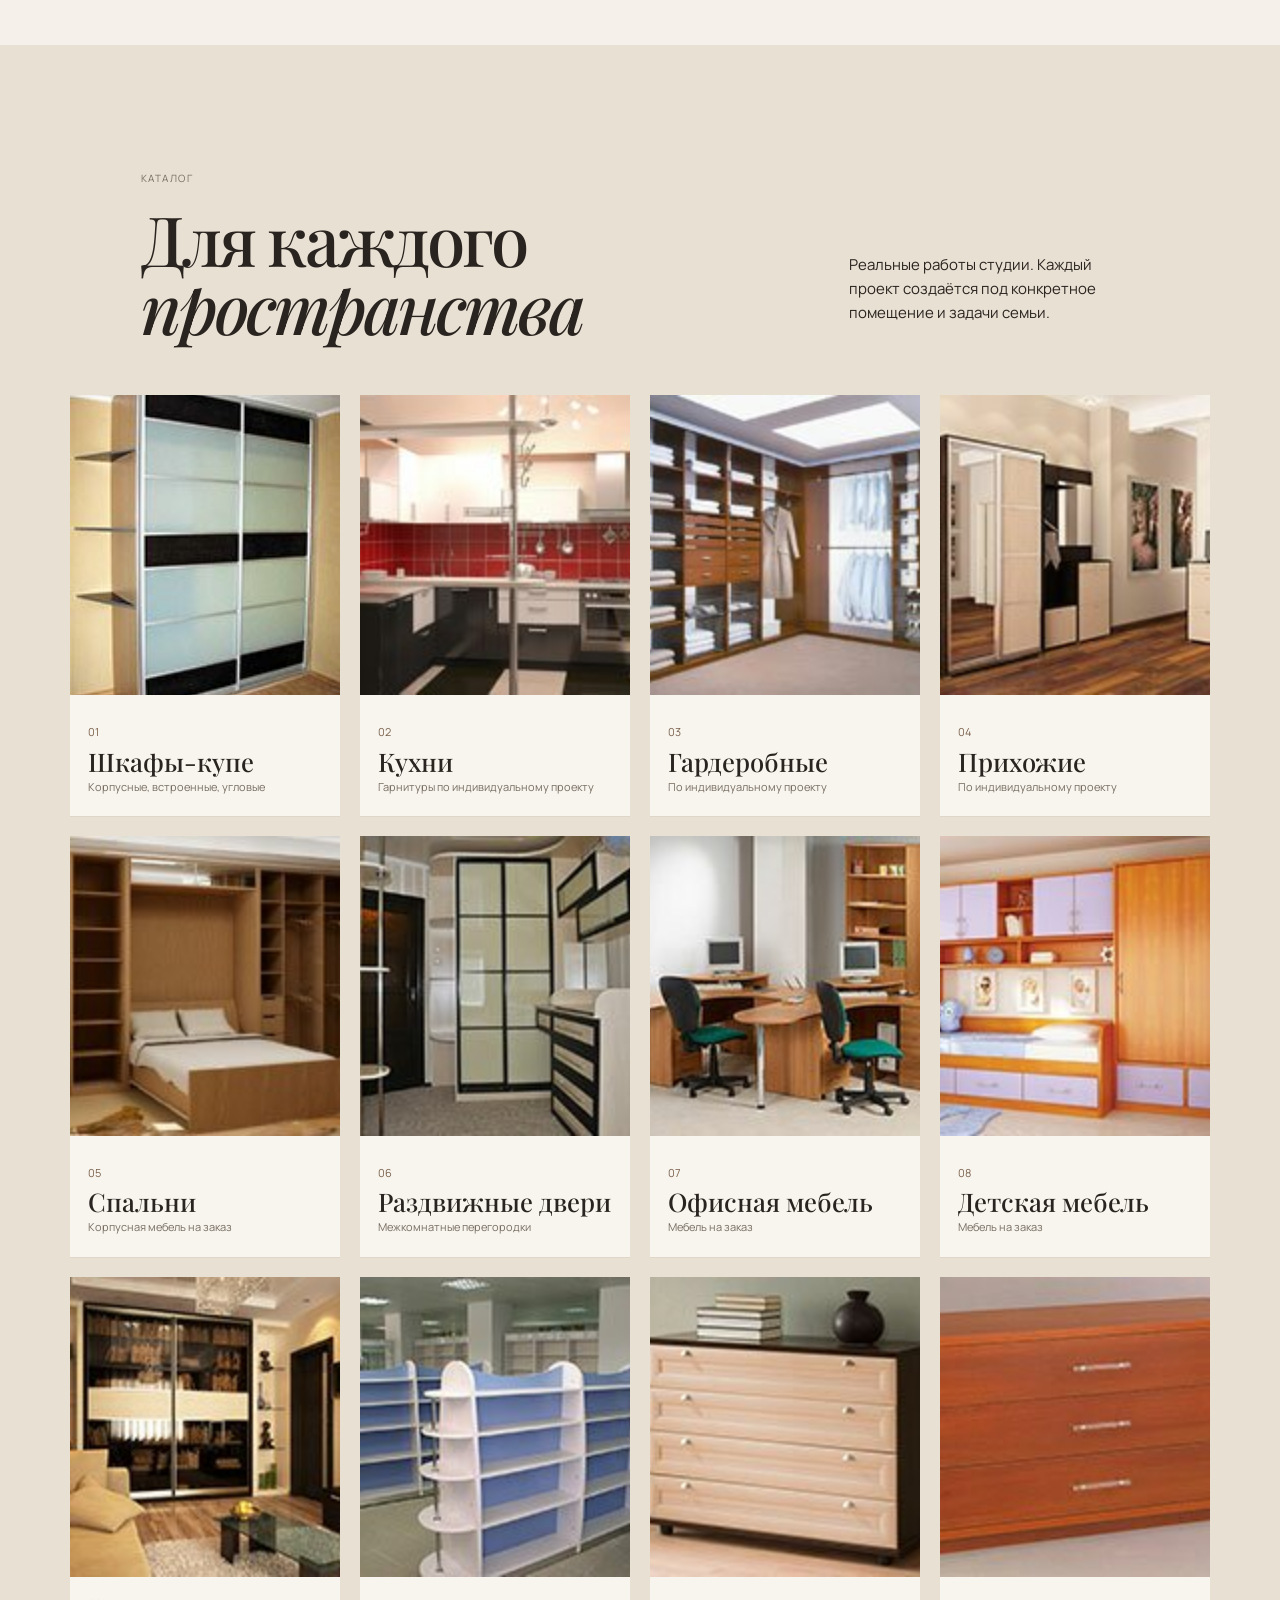
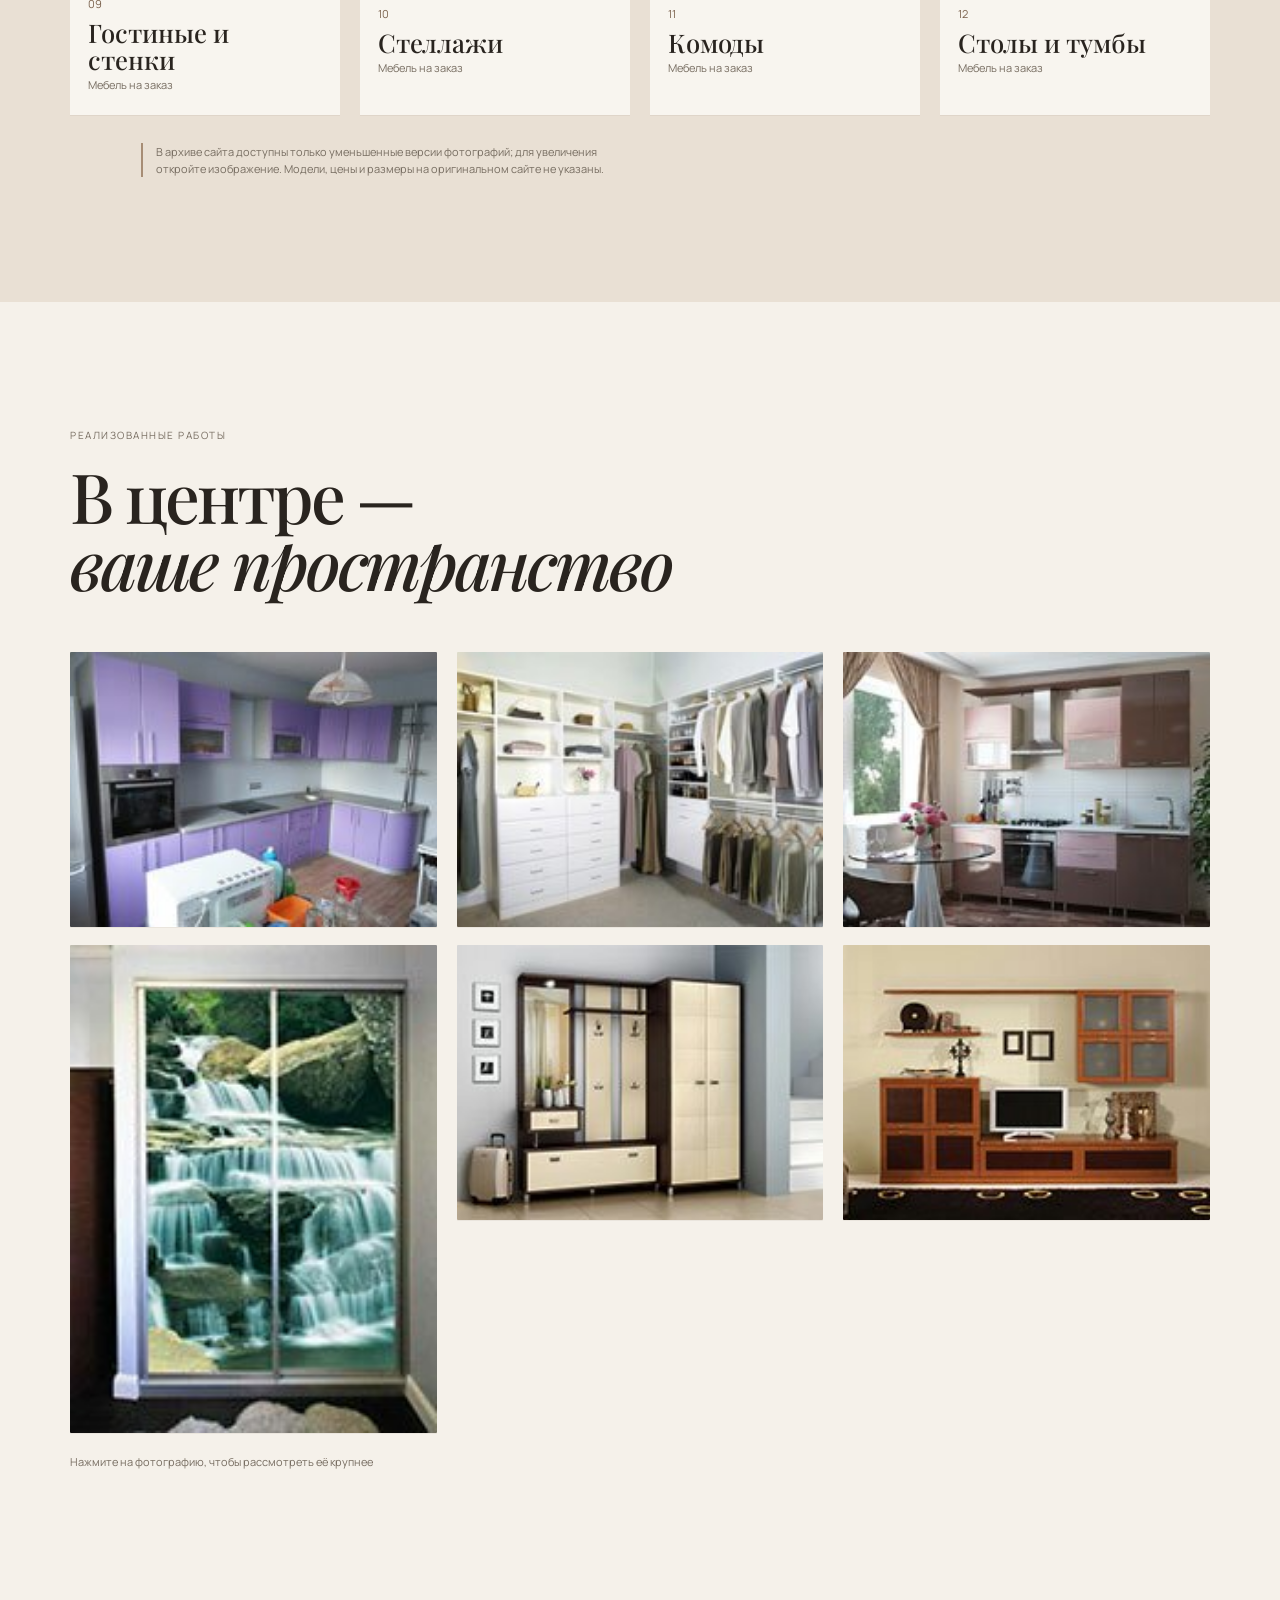
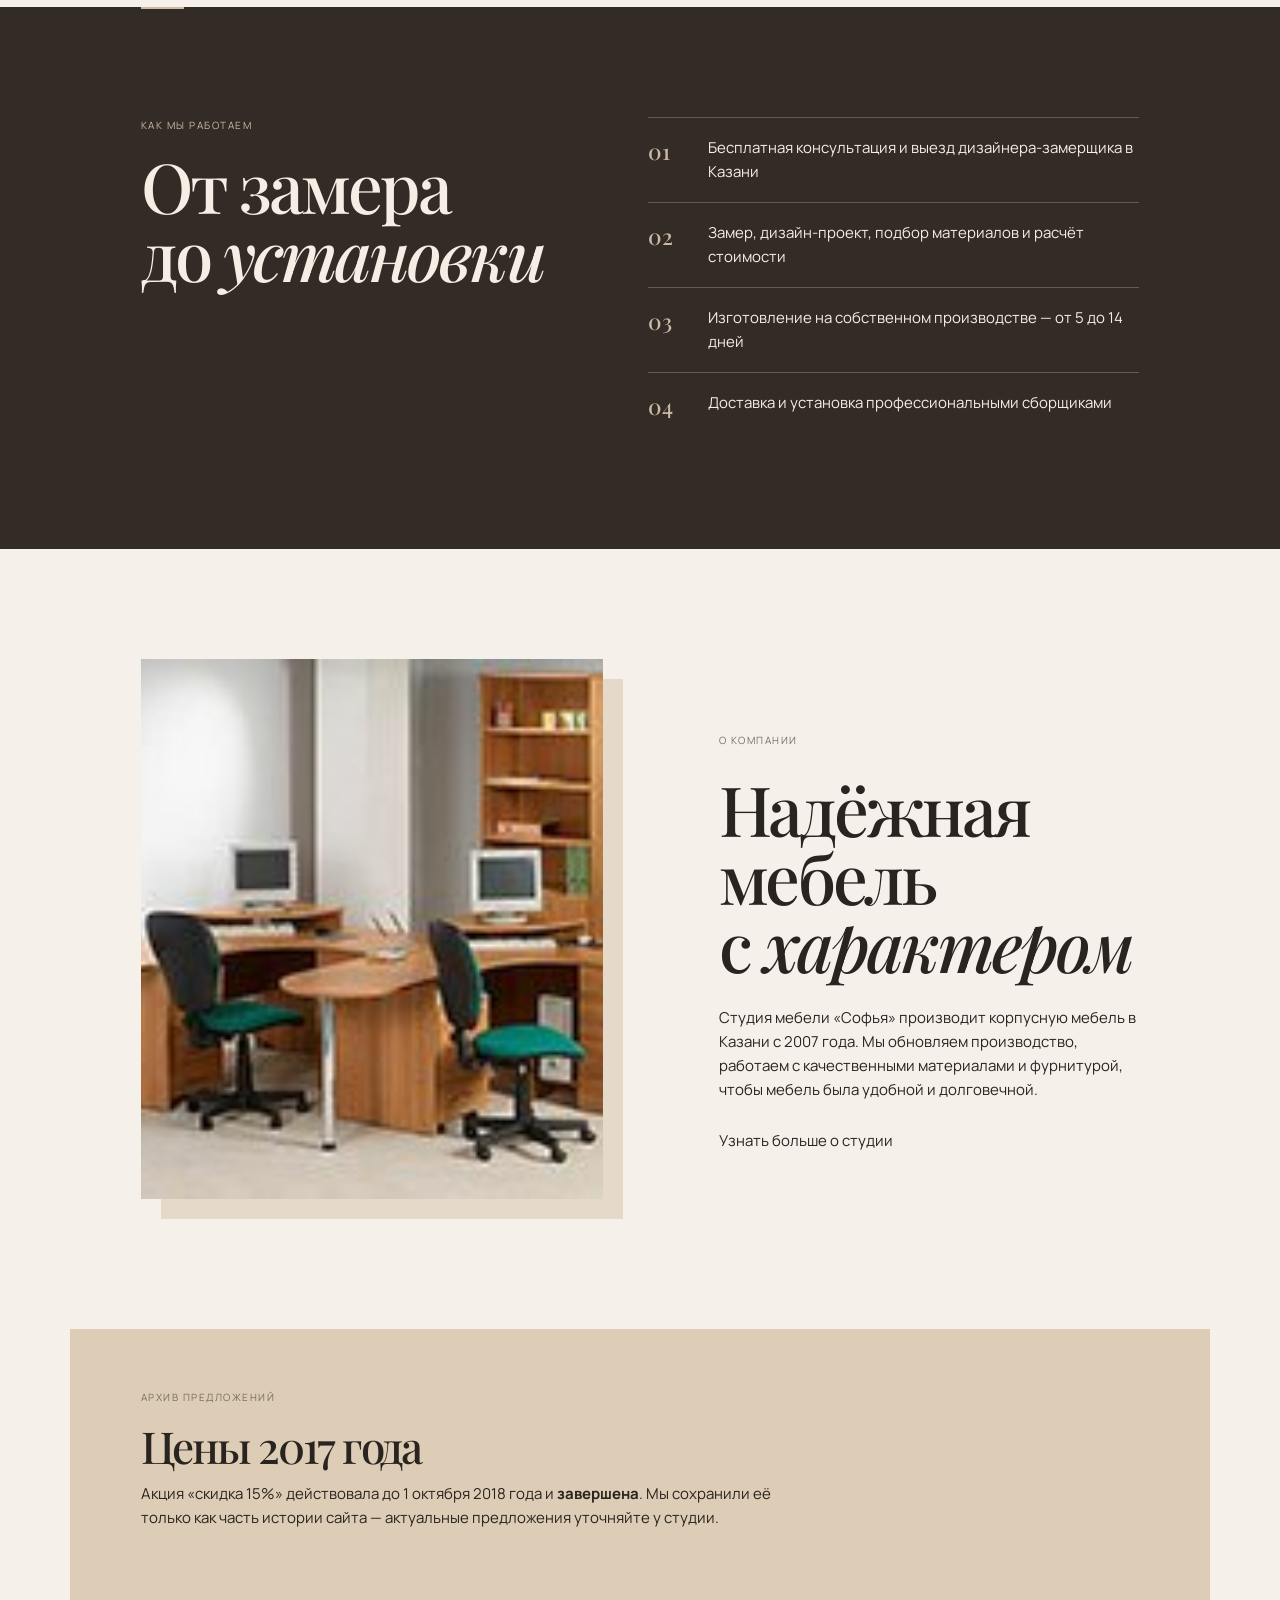
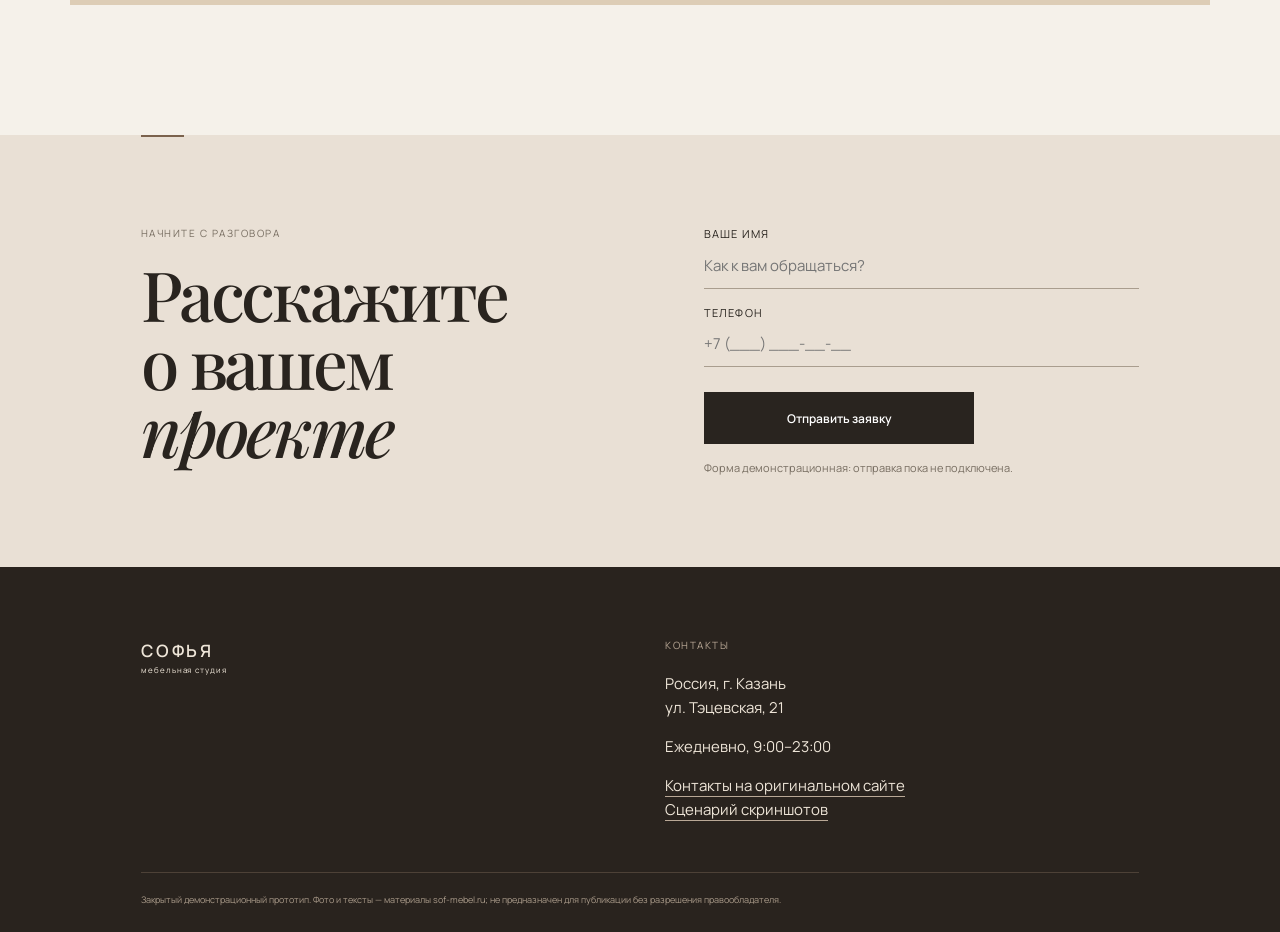
==== commit 08a31c35: "Fix mobile arrows and menu" ====
--- a/index.html
+++ b/index.html
@@ -2,12 +2,12 @@
 <html lang="ru"><head><meta charset="utf-8"><meta name="viewport" content="width=device-width,initial-scale=1"><title>Софья — мебель на заказ в Казани</title><meta name="description" content="Закрытый демонстрационный редизайн студии мебели Софья."><link rel="stylesheet" href="styles.css"><link rel="stylesheet" href="enhancements.css"><link rel="stylesheet" href="final-polish.css"><link rel="stylesheet" href="presentation.css"></head>
 <body>
 <header><a class="brand" href="#top">СОФЬЯ <small>мебельная студия · Казань</small></a><button class="menu" aria-label="Открыть меню">Меню</button><nav><a href="#catalog">Каталог</a><a href="#projects">Проекты</a><a href="#about">О студии</a><a href="#contacts">Контакты</a></nav><a class="pill" href="#request">Вызвать замерщика</a></header><aside class="demo-notice" aria-label="Статус сайта">Концепция обновлённого сайта мебельной студии</aside>
-<main id="top"><section class="hero"><div class="hero-copy"><p class="eyebrow">Студия мебели «Софья» · Казань</p><h1>Мебель, в которой<br><i>живут</i> ваши идеи</h1><p class="lead">С 2007 года производим встроенную и корпусную мебель по индивидуальным проектам: кухни, шкафы‑купе, гардеробные и прихожие.</p><div class="actions"><a class="button" href="#catalog">Посмотреть каталог <span class="arrow" aria-hidden="true"><svg viewBox="0 0 14 10" fill="none" stroke="currentColor" stroke-width="1.4" stroke-linecap="round" stroke-linejoin="round" focusable="false"><path d="M1 5h12M9 1l4 4-4 4"/></svg></span></a><a class="button button-quiet" href="#contacts">Связаться с нами <span class="arrow" aria-hidden="true"><svg viewBox="0 0 14 10" fill="none" stroke="currentColor" stroke-width="1.4" stroke-linecap="round" stroke-linejoin="round" focusable="false"><path d="M1 5h12M9 1l4 4-4 4"/></svg></span></a></div><div class="hero-proof"><span>Индивидуальные размеры</span><span>Срок изготовления 5–14 дней</span></div></div><figure><img src="assets/images/products/kitchen-kuh001.jpg" alt="Кухня студии Софья"><figcaption>Кухонный гарнитур · индивидуальный проект</figcaption></figure></section>
-<section class="intro"><p class="eyebrow">Студия мебели «Софья»</p><h2>Продумываем мебель<br>для вашего <i>ритма жизни</i></h2><p>Производим встроенную и корпусную мебель по индивидуальным проектам. Дизайнер-замерщик приезжает с образцами материалов, составляет проект и рассчитывает стоимость на месте.</p><div class="stats"><b>2007 <small>год основания</small></b><b>5–14 <small>дней изготовления</small></b><b>2–5 <small>лет гарантии</small></b></div><a class="intro-cta text-link" href="#request">Обсудить проект <span>↗</span></a></section>
+<main id="top"><section class="hero"><div class="hero-copy"><p class="eyebrow">Студия мебели «Софья» · Казань</p><h1>Мебель, в которой<br><i>живут</i> ваши идеи</h1><p class="lead">С 2007 года производим встроенную и корпусную мебель по индивидуальным проектам: кухни, шкафы‑купе, гардеробные и прихожие.</p><div class="actions"><a class="button" href="#catalog">Посмотреть каталог</a><a class="button button-quiet" href="#contacts">Связаться с нами</a></div><div class="hero-proof"><span>Индивидуальные размеры</span><span>Срок изготовления 5–14 дней</span></div></div><figure><img src="assets/images/products/kitchen-kuh001.jpg" alt="Кухня студии Софья"><figcaption>Кухонный гарнитур · индивидуальный проект</figcaption></figure></section>
+<section class="intro"><p class="eyebrow">Студия мебели «Софья»</p><h2>Продумываем мебель<br>для вашего <i>ритма жизни</i></h2><p>Производим встроенную и корпусную мебель по индивидуальным проектам. Дизайнер-замерщик приезжает с образцами материалов, составляет проект и рассчитывает стоимость на месте.</p><div class="stats"><b>2007 <small>год основания</small></b><b>5–14 <small>дней изготовления</small></b><b>2–5 <small>лет гарантии</small></b></div><a class="intro-cta text-link" href="#request">Обсудить проект</a></section>
 <section id="catalog" class="catalog"><div class="section-head"><div><p class="eyebrow">Каталог</p><h2>Для каждого<br><i>пространства</i></h2></div><p>Реальные работы студии. Каждый проект создаётся под конкретное помещение и задачи семьи.</p></div><div class="cards"><article data-image="assets/images/products/wardrobe-cupe072.jpg"><img src="assets/images/products/wardrobe-cupe072.jpg" alt="Шкаф-купе"><div><span>01</span><h3>Шкафы‑купе</h3><p>Корпусные, встроенные, угловые</p></div></article><article data-image="assets/images/products/kitchen-kuh002.jpg"><img src="assets/images/products/kitchen-kuh002.jpg" alt="Кухонный гарнитур"><div><span>02</span><h3>Кухни</h3><p>Гарнитуры по индивидуальному проекту</p></div></article><article data-image="assets/images/products/dressing-gard001.jpg"><img src="assets/images/products/dressing-gard001.jpg" alt="Гардеробная"><div><span>03</span><h3>Гардеробные</h3><p>По индивидуальному проекту</p></div></article><article data-image="assets/images/products/hallway-prih012.jpg"><img src="assets/images/products/hallway-prih012.jpg" alt="Прихожая"><div><span>04</span><h3>Прихожие</h3><p>По индивидуальному проекту</p></div></article><article data-image="assets/images/projects/bedroom-zak022.jpg"><img src="assets/images/projects/bedroom-zak022.jpg" alt="Спальня"><div><span>05</span><h3>Спальни</h3><p>Корпусная мебель на заказ</p></div></article><article data-image="assets/images/projects/sliding-doors-zak030.jpg"><img src="assets/images/projects/sliding-doors-zak030.jpg" alt="Раздвижные двери и перегородки"><div><span>06</span><h3>Раздвижные двери</h3><p>Межкомнатные перегородки</p></div></article><article data-image="assets/images/projects/office-ofis034.jpg"><img src="assets/images/projects/office-ofis034.jpg" alt="Офисная мебель"><div><span>07</span><h3>Офисная мебель</h3><p>Мебель на заказ</p></div></article><article data-image="assets/images/projects/childrens-zak019.jpg"><img src="assets/images/projects/childrens-zak019.jpg" alt="Детская мебель"><div><span>08</span><h3>Детская мебель</h3><p>Мебель на заказ</p></div></article><article data-image="assets/images/projects/living-wall-zak004.jpg"><img src="assets/images/projects/living-wall-zak004.jpg" alt="Гостиная и стенка"><div><span>09</span><h3>Гостиные и стенки</h3><p>Мебель на заказ</p></div></article><article data-image="assets/images/projects/shelving-zak021.jpg"><img src="assets/images/projects/shelving-zak021.jpg" alt="Стеллаж"><div><span>10</span><h3>Стеллажи</h3><p>Мебель на заказ</p></div></article><article data-image="assets/images/projects/chest-zak008.jpg"><img src="assets/images/projects/chest-zak008.jpg" alt="Комод"><div><span>11</span><h3>Комоды</h3><p>Мебель на заказ</p></div></article><article data-image="assets/images/projects/table-cabinet-zak024.jpg"><img src="assets/images/projects/table-cabinet-zak024.jpg" alt="Столы и тумбы"><div><span>12</span><h3>Столы и тумбы</h3><p>Мебель на заказ</p></div></article></div><p class="catalog-note">В архиве сайта доступны только уменьшенные версии фотографий; для увеличения откройте изображение. Модели, цены и размеры на оригинальном сайте не указаны.</p></section>
 <section id="projects" class="projects"><p class="eyebrow">Реализованные работы</p><h2>В центре —<br><i>ваше пространство</i></h2><div class="masonry"><img src="assets/images/products/kitchen-kuh004.jpg" alt="Реализованный кухонный проект"><img src="assets/images/products/wardrobe-cupe073.jpg" alt="Реализованный шкаф-купе"><img src="assets/images/products/dressing-gard002.jpg" alt="Реализованная гардеробная"><img src="assets/images/products/hallway-prih013.jpg" alt="Реализованная прихожая"><img src="assets/images/products/kitchen-kuh009.jpg" alt="Кухня студии Софья"><img src="assets/images/interiors/02f5cd6f47b9f60f.jpg" alt="Интерьер с мебелью Софья"></div><p class="hint">Нажмите на фотографию, чтобы рассмотреть её крупнее</p></section>
 <section class="process"><div><p class="eyebrow">Как мы работаем</p><h2>От замера<br>до <i>установки</i></h2></div><ol><li><b>01</b><span>Бесплатная консультация и выезд дизайнера-замерщика в Казани</span></li><li><b>02</b><span>Замер, дизайн-проект, подбор материалов и расчёт стоимости</span></li><li><b>03</b><span>Изготовление на собственном производстве — от 5 до 14 дней</span></li><li><b>04</b><span>Доставка и установка профессиональными сборщиками</span></li></ol></section>
 <section id="about" class="about"><img src="assets/images/projects/007207497b61dbdc.jpg" alt="Мебель студии Софья"><div><p class="eyebrow">О компании</p><h2>Надёжная мебель<br>с <i>характером</i></h2><p>Студия мебели «Софья» производит корпусную мебель в Казани с 2007 года. Мы обновляем производство, работаем с качественными материалами и фурнитурой, чтобы мебель была удобной и долговечной.</p><a class="text-link" href="#contacts">Узнать больше о студии</a></div></section>
 <section class="archive"><p class="eyebrow">Архив предложений</p><h2>Цены 2017 года</h2><p>Акция «скидка 15%» действовала до 1 октября 2018 года и <b>завершена</b>. Мы сохранили её только как часть истории сайта — актуальные предложения уточняйте у студии.</p></section>
-<section id="request" class="request"><div><p class="eyebrow">Начните с разговора</p><h2>Расскажите<br>о вашем <i>проекте</i></h2></div><form><label>Ваше имя<input required placeholder="Как к вам обращаться?"></label><label>Телефон<input type="tel" required placeholder="+7 (___) ___-__-__"></label><button class="button" type="submit">Отправить заявку <span>↗</span></button><p class="form-note" aria-live="polite">Форма демонстрационная: отправка пока не подключена.</p></form></section>
-</main><footer id="contacts"><div class="brand">СОФЬЯ <small>мебельная студия</small></div><div><p class="eyebrow">Контакты</p><p>Россия, г. Казань<br>ул. Тэцевская, 21</p><p>Ежедневно, 9:00–23:00</p><a href="https://sof-mebel.ru/o-kompanii/kontakty" target="_blank" rel="noreferrer">Контакты на оригинальном сайте ↗</a><br><a href="screenshots.html">Сценарий скриншотов ↗</a></div><small>Закрытый демонстрационный прототип. Фото и тексты — материалы sof-mebel.ru; не предназначен для публикации без разрешения правообладателя.</small></footer><dialog><button aria-label="Закрыть">×</button><img alt="Увеличенное фото"></dialog><script src="script.js"></script></body></html>
+<section id="request" class="request"><div><p class="eyebrow">Начните с разговора</p><h2>Расскажите<br>о вашем <i>проекте</i></h2></div><form><label>Ваше имя<input required placeholder="Как к вам обращаться?"></label><label>Телефон<input type="tel" required placeholder="+7 (___) ___-__-__"></label><button class="button" type="submit">Отправить заявку</button><p class="form-note" aria-live="polite">Форма демонстрационная: отправка пока не подключена.</p></form></section>
+</main><footer id="contacts"><div class="brand">СОФЬЯ <small>мебельная студия</small></div><div><p class="eyebrow">Контакты</p><p>Россия, г. Казань<br>ул. Тэцевская, 21</p><p>Ежедневно, 9:00–23:00</p><a href="https://sof-mebel.ru/o-kompanii/kontakty" target="_blank" rel="noreferrer">Контакты на оригинальном сайте</a><br><a href="screenshots.html">Сценарий скриншотов</a></div><small>Закрытый демонстрационный прототип. Фото и тексты — материалы sof-mebel.ru; не предназначен для публикации без разрешения правообладателя.</small></footer><dialog><button aria-label="Закрыть">×</button><img alt="Увеличенное фото"></dialog><script src="script.js"></script></body></html>
--- a/styles.css
+++ b/styles.css
@@ -1,2 +1,2 @@
 @import url('https://fonts.googleapis.com/css2?family=Manrope:wght@400;500;600&family=Playfair+Display:ital,wght@0,500;0,600;1,500;1,600&display=swap');
-:root{--ink:#29241f;--cream:#f5f1ea;--sand:#dfd2c0;--brown:#7b624d;--line:#d9cfbf}*{box-sizing:border-box}html{scroll-behavior:smooth}body{margin:0;background:var(--cream);color:var(--ink);font:15px/1.6 Manrope,Arial,sans-serif}header{height:86px;display:flex;align-items:center;gap:34px;padding:0 5.5vw;border-bottom:1px solid #e7ded1;background:#faf8f4;position:sticky;top:0;z-index:2}.brand{letter-spacing:.17em;font-weight:600;font-size:17px;white-space:nowrap}.brand small{display:block;font-size:8px;letter-spacing:.12em;font-weight:400}nav{display:flex;gap:25px;margin-left:auto}a{color:inherit;text-decoration:none}nav a,.text-link{border-bottom:1px solid transparent}.text-link:hover,nav a:hover{border-color:var(--ink)}.pill{border:1px solid var(--ink);border-radius:30px;padding:9px 16px;font-size:12px}.menu{display:none}.hero{display:grid;grid-template-columns:1fr 1.08fr;min-height:calc(100vh - 86px);background:#e7dfd4}.hero-copy{align-self:center;padding:8vw 4vw 8vw 11vw}.eyebrow{text-transform:uppercase;letter-spacing:.15em;font-size:10px;margin:0 0 19px;color:#776d61}.hero h1,h2{font:500 clamp(44px,5.4vw,82px)/.98 'Playfair Display',serif;letter-spacing:-.045em;margin:0}i{font-weight:500}.lead{max-width:430px;margin:28px 0;font-size:16px}.actions{display:flex;align-items:center;gap:26px}.button{font:600 12px Manrope;background:var(--ink);color:#fff;border:0;padding:16px 20px;cursor:pointer}.button span{margin-left:25px;font-size:18px}.hero figure{margin:0;position:relative;min-height:560px;overflow:hidden}.hero figure img{width:100%;height:100%;object-fit:cover;display:block}.hero figcaption{position:absolute;bottom:25px;left:25px;background:#faf8f4e8;padding:8px 12px;font-size:10px}.intro{padding:130px 11vw;display:grid;grid-template-columns:1fr 1.1fr;gap:35px}.intro>p{max-width:475px;margin:17px 0 0;font-size:16px}.stats{grid-column:2;display:flex;gap:48px;margin-top:28px}.stats b{font:500 33px 'Playfair Display'}.stats small{display:block;font:10px Manrope;color:#776d61}.catalog,.projects{padding:105px 5.5vw}.catalog{background:#e9e0d4}.section-head{display:flex;justify-content:space-between;align-items:end;margin:0 5.5vw 55px}.section-head>p{max-width:290px}.cards{display:grid;grid-template-columns:repeat(4,1fr);gap:17px}.cards article{background:#f8f5ef;cursor:zoom-in;transition:transform .3s}.cards article:hover{transform:translateY(-8px)}.cards img{width:100%;aspect-ratio:.8;object-fit:cover;display:block}.cards div{padding:18px}.cards span{color:var(--brown);font-size:11px}.cards h3{font:500 28px 'Playfair Display';margin:7px 0 0}.cards p{font-size:11px;margin:3px 0;color:#776d61}.projects h2{margin-bottom:55px}.masonry{columns:3;gap:18px}.masonry img{width:100%;display:block;margin:0 0 18px;cursor:zoom-in;transition:filter .2s}.masonry img:hover{filter:brightness(.86)}.hint{font-size:11px;color:#776d61}.process{background:#332b25;color:#f5eee4;padding:110px 11vw;display:grid;grid-template-columns:1fr 1.1fr;gap:60px}.process .eyebrow{color:#cabaa7}.process ol{list-style:none;margin:0;padding:0}.process li{display:grid;grid-template-columns:60px 1fr;border-top:1px solid #66594d;padding:18px 0;font-size:15px}.process b{font:500 22px 'Playfair Display';color:#cbbba5}.about{padding:110px 11vw;display:grid;grid-template-columns:1.1fr 1fr;gap:9vw;align-items:center}.about img{width:100%;height:540px;object-fit:cover}.about p{max-width:430px;margin:27px 0}.archive{margin:0 5.5vw;padding:60px 5.5vw;background:#ddcdb6}.archive h2{font-size:44px}.archive p:last-child{max-width:650px}.request{margin-top:110px;padding:90px 11vw;background:#e9e0d5;display:grid;grid-template-columns:1fr 1fr;gap:10vw}.request form{display:grid;gap:15px}.request label{font-size:11px;text-transform:uppercase;letter-spacing:.1em}.request input{display:block;width:100%;border:0;border-bottom:1px solid #a99d8e;padding:12px 0;background:transparent;font:15px Manrope;outline:0}.request .button{justify-self:start;margin-top:10px}.form-note{margin:0;color:#776d61;font-size:11px}footer{background:#29231e;color:#eee5d8;padding:70px 11vw 25px;display:grid;grid-template-columns:1fr 1fr;gap:50px}footer .eyebrow{color:#b9a896}footer a{border-bottom:1px solid #b9a896}footer>small{grid-column:1/-1;color:#aa9b8a;font-size:9px;border-top:1px solid #4d4137;padding-top:20px}dialog{border:0;background:#241f1ae8;padding:50px;max-width:95vw;max-height:95vh}dialog::backdrop{background:#000b}dialog img{max-height:78vh;max-width:83vw;display:block}dialog button{position:absolute;right:13px;top:7px;border:0;background:transparent;color:white;font-size:28px;cursor:pointer}@media(max-width:800px){header{height:67px;padding:0 5vw}.menu{display:block;margin-left:auto;border:0;background:none;font:12px Manrope}header nav{display:none;position:absolute;top:67px;left:0;right:0;padding:22px 5vw;background:#faf8f4;flex-direction:column;gap:15px;border-bottom:1px solid var(--line)}header nav.open{display:flex}.pill{display:none}.hero{grid-template-columns:1fr}.hero-copy{padding:70px 8vw 50px}.hero figure{min-height:430px}.intro,.process,.about,.request{grid-template-columns:1fr;padding:80px 8vw;gap:35px}.stats{grid-column:auto;gap:22px}.stats b{font-size:25px}.section-head{display:block;margin:0 3vw 35px}.cards{grid-template-columns:1fr 1fr}.catalog,.projects{padding:75px 5vw}.masonry{columns:2;gap:10px}.masonry img{margin-bottom:10px}.about img{height:380px;grid-row:2}.archive{margin:0;padding:50px 8vw}.request{margin-top:75px}footer{grid-template-columns:1fr;padding:60px 8vw 25px;gap:30px}.hero h1,h2{font-size:47px}}
+:root{--ink:#29241f;--cream:#f5f1ea;--sand:#dfd2c0;--brown:#7b624d;--line:#d9cfbf}*{box-sizing:border-box}html{scroll-behavior:smooth}body{margin:0;background:var(--cream);color:var(--ink);font:15px/1.6 Manrope,Arial,sans-serif}header{height:86px;display:flex;align-items:center;gap:34px;padding:0 5.5vw;border-bottom:1px solid #e7ded1;background:#faf8f4;position:sticky;top:0;z-index:2}.brand{letter-spacing:.17em;font-weight:600;font-size:17px;white-space:nowrap}.brand small{display:block;font-size:8px;letter-spacing:.12em;font-weight:400}nav{display:flex;gap:25px;margin-left:auto}a{color:inherit;text-decoration:none}nav a,.text-link{border-bottom:1px solid transparent}.text-link:hover,nav a:hover{border-color:var(--ink)}.pill{border:1px solid var(--ink);border-radius:30px;padding:9px 16px;font-size:12px}.menu{display:none}.hero{display:grid;grid-template-columns:1fr 1.08fr;min-height:calc(100vh - 86px);background:#e7dfd4}.hero-copy{align-self:center;padding:8vw 4vw 8vw 11vw}.eyebrow{text-transform:uppercase;letter-spacing:.15em;font-size:10px;margin:0 0 19px;color:#776d61}.hero h1,h2{font:500 clamp(44px,5.4vw,82px)/.98 'Playfair Display',serif;letter-spacing:-.045em;margin:0}i{font-weight:500}.lead{max-width:430px;margin:28px 0;font-size:16px}.actions{display:flex;align-items:center;gap:26px}.button{font:600 12px Manrope;background:var(--ink);color:#fff;border:0;padding:16px 20px;cursor:pointer}.hero figure{margin:0;position:relative;min-height:560px;overflow:hidden}.hero figure img{width:100%;height:100%;object-fit:cover;display:block}.hero figcaption{position:absolute;bottom:25px;left:25px;background:#faf8f4e8;padding:8px 12px;font-size:10px}.intro{padding:130px 11vw;display:grid;grid-template-columns:1fr 1.1fr;gap:35px}.intro>p{max-width:475px;margin:17px 0 0;font-size:16px}.stats{grid-column:2;display:flex;gap:48px;margin-top:28px}.stats b{font:500 33px 'Playfair Display'}.stats small{display:block;font:10px Manrope;color:#776d61}.catalog,.projects{padding:105px 5.5vw}.catalog{background:#e9e0d4}.section-head{display:flex;justify-content:space-between;align-items:end;margin:0 5.5vw 55px}.section-head>p{max-width:290px}.cards{display:grid;grid-template-columns:repeat(4,1fr);gap:17px}.cards article{background:#f8f5ef;cursor:zoom-in;transition:transform .3s}.cards article:hover{transform:translateY(-8px)}.cards img{width:100%;aspect-ratio:.8;object-fit:cover;display:block}.cards div{padding:18px}.cards span{color:var(--brown);font-size:11px}.cards h3{font:500 28px 'Playfair Display';margin:7px 0 0}.cards p{font-size:11px;margin:3px 0;color:#776d61}.projects h2{margin-bottom:55px}.masonry{columns:3;gap:18px}.masonry img{width:100%;display:block;margin:0 0 18px;cursor:zoom-in;transition:filter .2s}.masonry img:hover{filter:brightness(.86)}.hint{font-size:11px;color:#776d61}.process{background:#332b25;color:#f5eee4;padding:110px 11vw;display:grid;grid-template-columns:1fr 1.1fr;gap:60px}.process .eyebrow{color:#cabaa7}.process ol{list-style:none;margin:0;padding:0}.process li{display:grid;grid-template-columns:60px 1fr;border-top:1px solid #66594d;padding:18px 0;font-size:15px}.process b{font:500 22px 'Playfair Display';color:#cbbba5}.about{padding:110px 11vw;display:grid;grid-template-columns:1.1fr 1fr;gap:9vw;align-items:center}.about img{width:100%;height:540px;object-fit:cover}.about p{max-width:430px;margin:27px 0}.archive{margin:0 5.5vw;padding:60px 5.5vw;background:#ddcdb6}.archive h2{font-size:44px}.archive p:last-child{max-width:650px}.request{margin-top:110px;padding:90px 11vw;background:#e9e0d5;display:grid;grid-template-columns:1fr 1fr;gap:10vw}.request form{display:grid;gap:15px}.request label{font-size:11px;text-transform:uppercase;letter-spacing:.1em}.request input{display:block;width:100%;border:0;border-bottom:1px solid #a99d8e;padding:12px 0;background:transparent;font:15px Manrope;outline:0}.request .button{justify-self:start;margin-top:10px}.form-note{margin:0;color:#776d61;font-size:11px}footer{background:#29231e;color:#eee5d8;padding:70px 11vw 25px;display:grid;grid-template-columns:1fr 1fr;gap:50px}footer .eyebrow{color:#b9a896}footer a{border-bottom:1px solid #b9a896}footer>small{grid-column:1/-1;color:#aa9b8a;font-size:9px;border-top:1px solid #4d4137;padding-top:20px}dialog{border:0;background:#241f1ae8;padding:50px;max-width:95vw;max-height:95vh}dialog::backdrop{background:#000b}dialog img{max-height:78vh;max-width:83vw;display:block}dialog button{position:absolute;right:13px;top:7px;border:0;background:transparent;color:white;font-size:28px;cursor:pointer}@media(max-width:800px){header{height:67px;padding:0 5vw}.menu{display:block;margin-left:auto;border:0;background:none;font:12px Manrope}header nav{display:none;position:absolute;top:67px;left:0;right:0;padding:22px 5vw;background:#faf8f4;flex-direction:column;gap:15px;border-bottom:1px solid var(--line)}header nav.open{display:flex}.pill{display:none}.hero{grid-template-columns:1fr}.hero-copy{padding:70px 8vw 50px}.hero figure{min-height:430px}.intro,.process,.about,.request{grid-template-columns:1fr;padding:80px 8vw;gap:35px}.stats{grid-column:auto;gap:22px}.stats b{font-size:25px}.section-head{display:block;margin:0 3vw 35px}.cards{grid-template-columns:1fr 1fr}.catalog,.projects{padding:75px 5vw}.masonry{columns:2;gap:10px}.masonry img{margin-bottom:10px}.about img{height:380px;grid-row:2}.archive{margin:0;padding:50px 8vw}.request{margin-top:75px}footer{grid-template-columns:1fr;padding:60px 8vw 25px;gap:30px}.hero h1,h2{font-size:47px}}
--- a/final-polish.css
+++ b/final-polish.css
@@ -1,6 +1,4 @@
 /* Финальная визуальная настройка v2: только существующая палитра и локальные материалы. */
-body{overflow-x:hidden}.demo-notice{padding:9px 5.5vw;background:#eadfce;color:#6c5745;font-size:10px;letter-spacing:.08em;text-transform:uppercase;border-bottom:1px solid rgba(123,98,77,.17)}header{backdrop-filter:blur(14px);background:rgba(250,248,244,.92);box-shadow:0 1px 0 rgba(69,51,35,.05)}.hero{min-height:min(760px,calc(100vh - 86px));position:relative;background:linear-gradient(112deg,#e9dfd2 0%,#e8ddcf 47%,#bca58d 100%)}.hero-copy{position:relative;z-index:1;padding-top:7vw;padding-bottom:7vw}.hero h1{font-size:clamp(48px,5.9vw,88px);max-width:650px}.hero .lead{font-size:16px;line-height:1.7;max-width:485px}.hero figure{min-height:0;max-height:none;isolation:isolate}.hero figure:before{content:"";position:absolute;inset:0;z-index:1;background:linear-gradient(90deg,rgba(42,34,27,.16),transparent 45%),linear-gradient(0deg,rgba(34,27,21,.38),transparent 34%)}.hero figure:after{content:"";position:absolute;inset:7% 7%;z-index:2;border:1px solid rgba(255,255,255,.4);pointer-events:none}.hero figure img{filter:saturate(.82) contrast(1.04);transform:scale(1.035);transition:transform 1.2s ease}.hero:hover figure img{transform:scale(1.07)}.hero figcaption{z-index:3;bottom:34px;left:34px;color:#29241f;box-shadow:0 8px 24px rgba(37,27,18,.13)}.actions{gap:12px;flex-wrap:wrap;margin-top:32px}.button{min-height:52px;display:inline-flex;align-items:center;justify-content:space-between;transition:transform .25s ease,background .25s ease,box-shadow .25s ease}.button:hover{transform:translateY(-2px);box-shadow:0 10px 20px rgba(45,32,20,.2)}.button-quiet{background:transparent;color:var(--ink);border:1px solid rgba(41,36,31,.5)}.button-quiet:hover{background:#f8f3ec}.hero-proof{display:flex;gap:18px;flex-wrap:wrap;margin-top:46px;font-size:10px;text-transform:uppercase;letter-spacing:.1em;color:#5d5044}.hero-proof span{padding-top:10px;border-top:1px solid rgba(70,56,42,.35)}.intro-cta{grid-column:2;justify-self:start;margin-top:5px;font-size:13px}.intro-cta span{margin-left:12px}.catalog{padding-top:125px;padding-bottom:125px}.cards{gap:20px}.cards article{overflow:hidden;box-shadow:0 1px 0 rgba(66,46,28,.06)}.cards img{transition:transform .55s cubic-bezier(.2,.7,.2,1),filter .35s ease}.cards article:hover img{transform:scale(1.055);filter:saturate(.85)}.cards h3{font-size:clamp(22px,2vw,28px);line-height:1.05}.cards div{min-height:121px;display:flex;flex-direction:column;justify-content:flex-end}.catalog-note{border-left:2px solid #a78d75;padding-left:13px;line-height:1.55}.projects{padding-top:125px;padding-bottom:125px}.masonry{column-gap:20px}.masonry img{border-radius:1px;box-shadow:0 1px 0 rgba(60,44,28,.06);transition:transform .35s ease,filter .35s ease,box-shadow .35s ease}.masonry img:hover{filter:brightness(.94) saturate(.8);transform:translateY(-3px);box-shadow:0 18px 30px rgba(57,41,25,.14)}.hint{margin-top:20px}.process,.request{position:relative}.process:before,.request:before{content:"";position:absolute;top:0;left:11vw;width:43px;height:2px;background:#cbbba5}.request:before{background:#7b624d}.about img{box-shadow:20px 20px 0 #e5d9ca}.archive{margin-top:20px}.request{margin-top:130px}.request .button{width:100%;max-width:270px}.request form{align-content:start}dialog{border-radius:2px;box-shadow:0 30px 90px #0008}dialog button{z-index:2}@media(max-width:800px){.demo-notice{padding:8px 7vw;font-size:8px}header{gap:14px}.hero{min-height:auto}.hero-copy{padding:62px 7vw 38px}.hero h1{font-size:clamp(43px,12vw,58px)}.hero .lead{font-size:14px;margin:22px 0}.hero figure{min-height:320px;max-height:390px}.hero figure:after{inset:5%}.hero figcaption{bottom:17px;left:17px}.actions{display:grid;grid-template-columns:1fr;margin-top:26px}.actions .button{width:100%}.hero-proof{margin-top:30px;gap:9px;display:grid;grid-template-columns:1fr 1fr;font-size:8px}.intro-cta{grid-column:auto;margin-top:0}.catalog,.projects{padding-top:82px;padding-bottom:82px}.cards{gap:12px}.cards div{min-height:101px;padding:14px}.cards h3{font-size:21px}.cards p{font-size:10px}.masonry{columns:2;column-gap:12px}.masonry img{margin-bottom:12px}.about img{box-shadow:10px 10px 0 #e5d9ca}.request{margin-top:80px}.request .button{max-width:none}.process:before,.request:before{left:8vw}}@media(max-width:420px){.cards{grid-template-columns:1fr}.cards img{aspect-ratio:1.25}.hero-proof{grid-template-columns:1fr}.catalog-note{margin-right:3vw}}
-/* Мобильные правки: монохромные SVG-стрелки в кнопках и цвет кнопки «Меню». */
-.button .arrow{display:inline-flex;align-items:center;justify-content:center;width:14px;height:22px;font-size:0;line-height:0}
-.button .arrow svg{display:block;width:14px;height:10px}
+body{overflow-x:hidden}.demo-notice{padding:9px 5.5vw;background:#eadfce;color:#6c5745;font-size:10px;letter-spacing:.08em;text-transform:uppercase;border-bottom:1px solid rgba(123,98,77,.17)}header{backdrop-filter:blur(14px);background:rgba(250,248,244,.92);box-shadow:0 1px 0 rgba(69,51,35,.05)}.hero{min-height:min(760px,calc(100vh - 86px));position:relative;background:linear-gradient(112deg,#e9dfd2 0%,#e8ddcf 47%,#bca58d 100%)}.hero-copy{position:relative;z-index:1;padding-top:7vw;padding-bottom:7vw}.hero h1{font-size:clamp(48px,5.9vw,88px);max-width:650px}.hero .lead{font-size:16px;line-height:1.7;max-width:485px}.hero figure{min-height:0;max-height:none;isolation:isolate}.hero figure:before{content:"";position:absolute;inset:0;z-index:1;background:linear-gradient(90deg,rgba(42,34,27,.16),transparent 45%),linear-gradient(0deg,rgba(34,27,21,.38),transparent 34%)}.hero figure:after{content:"";position:absolute;inset:7% 7%;z-index:2;border:1px solid rgba(255,255,255,.4);pointer-events:none}.hero figure img{filter:saturate(.82) contrast(1.04);transform:scale(1.035);transition:transform 1.2s ease}.hero:hover figure img{transform:scale(1.07)}.hero figcaption{z-index:3;bottom:34px;left:34px;color:#29241f;box-shadow:0 8px 24px rgba(37,27,18,.13)}.actions{gap:12px;flex-wrap:wrap;margin-top:32px}.button{min-height:52px;display:inline-flex;align-items:center;justify-content:center;text-align:center;padding-left:28px;padding-right:28px;transition:transform .25s ease,background .25s ease,box-shadow .25s ease}.button:hover{transform:translateY(-2px);box-shadow:0 10px 20px rgba(45,32,20,.2)}.button-quiet{background:transparent;color:var(--ink);border:1px solid rgba(41,36,31,.5)}.button-quiet:hover{background:#f8f3ec}.hero-proof{display:flex;gap:18px;flex-wrap:wrap;margin-top:46px;font-size:10px;text-transform:uppercase;letter-spacing:.1em;color:#5d5044}.hero-proof span{padding-top:10px;border-top:1px solid rgba(70,56,42,.35)}.intro-cta{grid-column:2;justify-self:start;margin-top:5px;font-size:13px}.catalog{padding-top:125px;padding-bottom:125px}.cards{gap:20px}.cards article{overflow:hidden;box-shadow:0 1px 0 rgba(66,46,28,.06)}.cards img{transition:transform .55s cubic-bezier(.2,.7,.2,1),filter .35s ease}.cards article:hover img{transform:scale(1.055);filter:saturate(.85)}.cards h3{font-size:clamp(22px,2vw,28px);line-height:1.05}.cards div{min-height:121px;display:flex;flex-direction:column;justify-content:flex-end}.catalog-note{border-left:2px solid #a78d75;padding-left:13px;line-height:1.55}.projects{padding-top:125px;padding-bottom:125px}.masonry{column-gap:20px}.masonry img{border-radius:1px;box-shadow:0 1px 0 rgba(60,44,28,.06);transition:transform .35s ease,filter .35s ease,box-shadow .35s ease}.masonry img:hover{filter:brightness(.94) saturate(.8);transform:translateY(-3px);box-shadow:0 18px 30px rgba(57,41,25,.14)}.hint{margin-top:20px}.process,.request{position:relative}.process:before,.request:before{content:"";position:absolute;top:0;left:11vw;width:43px;height:2px;background:#cbbba5}.request:before{background:#7b624d}.about img{box-shadow:20px 20px 0 #e5d9ca}.archive{margin-top:20px}.request{margin-top:130px}.request .button{width:100%;max-width:270px}.request form{align-content:start}dialog{border-radius:2px;box-shadow:0 30px 90px #0008}dialog button{z-index:2}@media(max-width:800px){.demo-notice{padding:8px 7vw;font-size:8px}header{gap:14px}.hero{min-height:auto}.hero-copy{padding:62px 7vw 38px}.hero h1{font-size:clamp(43px,12vw,58px)}.hero .lead{font-size:14px;margin:22px 0}.hero figure{min-height:320px;max-height:390px}.hero figure:after{inset:5%}.hero figcaption{bottom:17px;left:17px}.actions{display:grid;grid-template-columns:1fr;margin-top:26px}.actions .button{width:100%}.hero-proof{margin-top:30px;gap:9px;display:grid;grid-template-columns:1fr 1fr;font-size:8px}.intro-cta{grid-column:auto;margin-top:0}.catalog,.projects{padding-top:82px;padding-bottom:82px}.cards{gap:12px}.cards div{min-height:101px;padding:14px}.cards h3{font-size:21px}.cards p{font-size:10px}.masonry{columns:2;column-gap:12px}.masonry img{margin-bottom:12px}.about img{box-shadow:10px 10px 0 #e5d9ca}.request{margin-top:80px}.request .button{max-width:none}.process:before,.request:before{left:8vw}}@media(max-width:420px){.cards{grid-template-columns:1fr}.cards img{aspect-ratio:1.25}.hero-proof{grid-template-columns:1fr}.catalog-note{margin-right:3vw}}
+/* Цвет кнопки «Меню» в мобильной шапке. */
 .menu{color:var(--ink);cursor:pointer}
